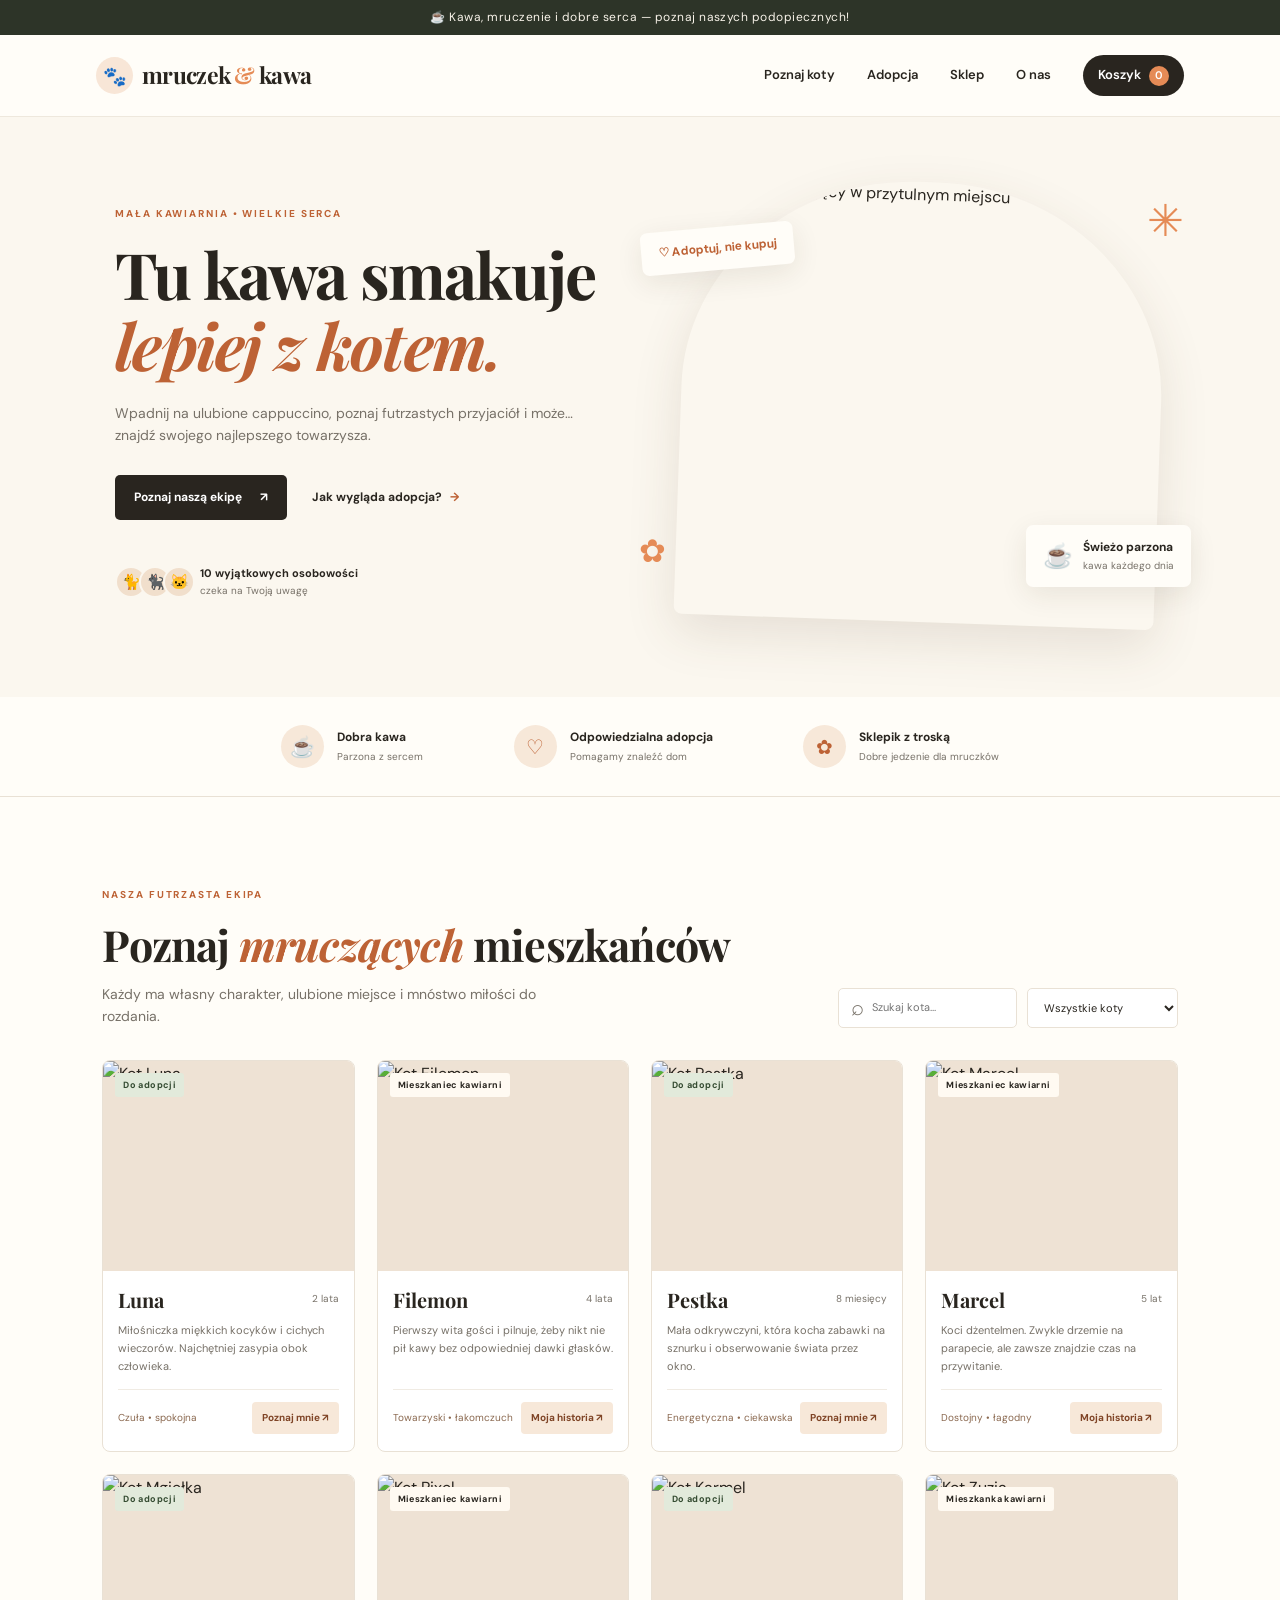
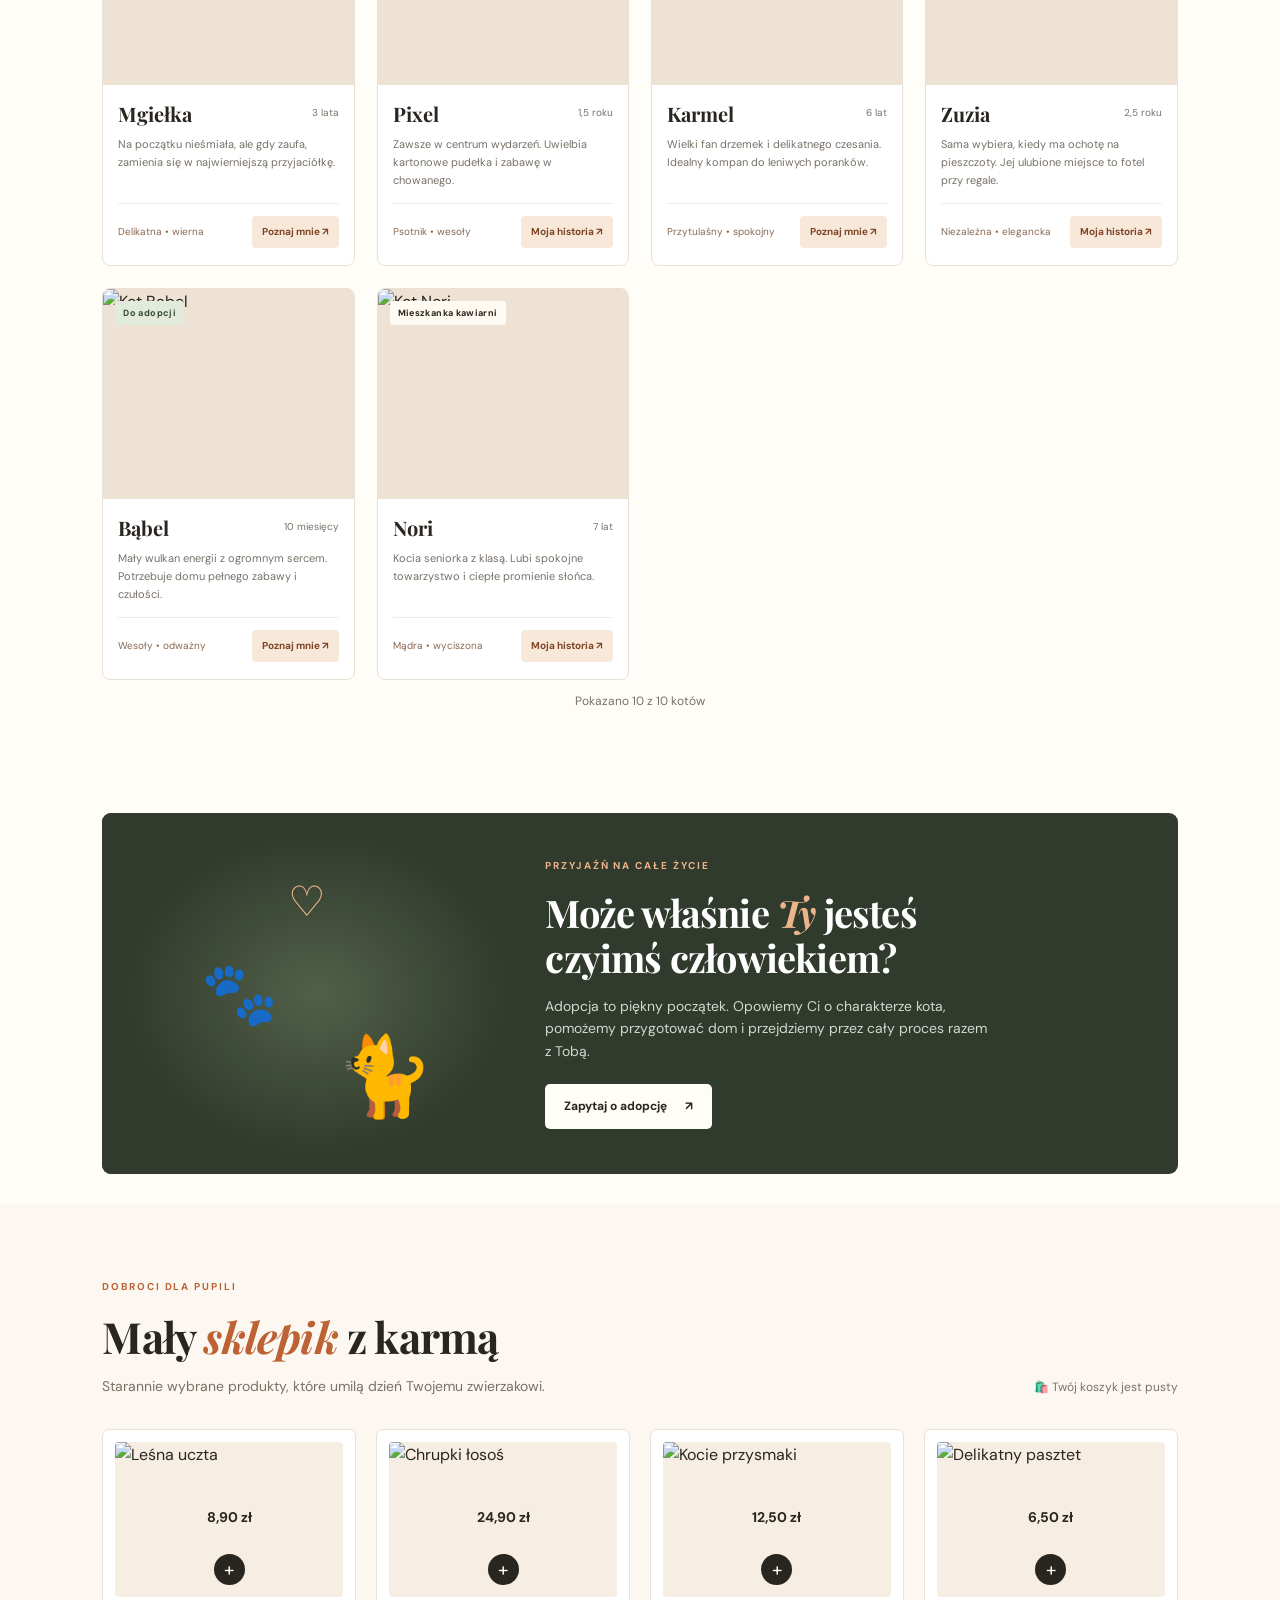
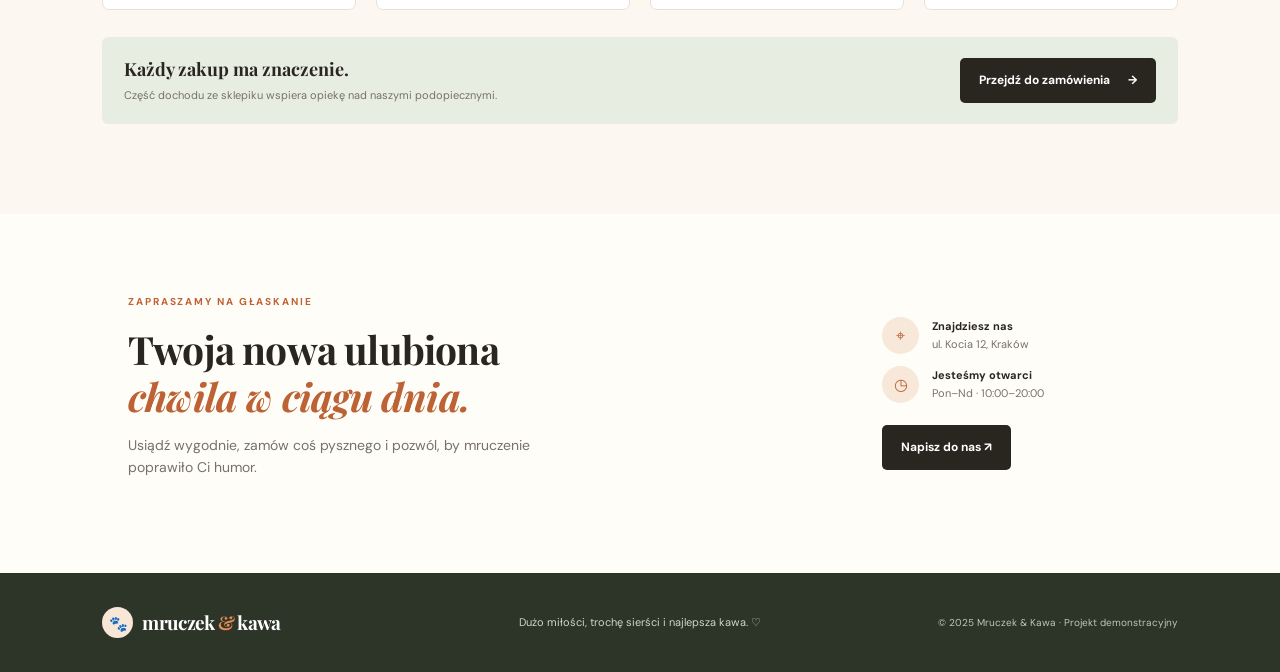
==== index.html @ cc563ec4 "first commit" ====
<!DOCTYPE html>
<html lang="pl">
<head>
  <meta charset="UTF-8">
  <meta name="viewport" content="width=device-width, initial-scale=1.0">
  <meta name="description" content="Mruczek & Kawa — przytulna kocia kawiarnia, adopcje kotów i sklep z karmą.">
  <title>Mruczek & Kawa — kocia kawiarnia</title>
  <link rel="preconnect" href="https://fonts.googleapis.com">
  <link rel="preconnect" href="https://fonts.gstatic.com" crossorigin>
  <link href="https://fonts.googleapis.com/css2?family=DM+Sans:wght@400;500;600;700&family=Playfair+Display:wght@600;700&display=swap" rel="stylesheet">
  <link rel="stylesheet" href="css/style.css">
  <script src="js/script.js" defer></script>
</head>
<body>
  <div class="announcement">☕ Kawa, mruczenie i dobre serca — poznaj naszych podopiecznych!</div>
  <header class="site-header">
    <a class="logo" href="#home" aria-label="Mruczek i Kawa — strona główna"><span class="logo-mark">🐾</span><span>mruczek <em>&</em> kawa</span></a>
    <button class="menu-toggle" aria-label="Otwórz menu" aria-expanded="false">☰</button>
    <nav class="nav">
      <a href="#koty">Poznaj koty</a><a href="#adopcja">Adopcja</a><a href="#sklep">Sklep</a><a href="#o-nas">O nas</a>
      <a class="nav-cart" href="#sklep">Koszyk <span id="cart-count">0</span></a>
    </nav>
  </header>

  <main>
    <section class="hero" id="home">
      <div class="hero-copy">
        <span class="eyebrow">MAŁA KAWIARNIA • WIELKIE SERCA</span>
        <h1>Tu kawa smakuje<br><span>lepiej z kotem.</span></h1>
        <p>Wpadnij na ulubione cappuccino, poznaj futrzastych przyjaciół i może… znajdź swojego najlepszego towarzysza.</p>
        <div class="hero-actions"><a class="btn btn-dark" href="#koty">Poznaj naszą ekipę <span>↗</span></a><a class="text-link" href="#adopcja">Jak wygląda adopcja? <span>→</span></a></div>
        <div class="hero-note"><span class="avatar-stack"><i>🐈</i><i>🐈‍⬛</i><i>🐱</i></span><span><strong>10 wyjątkowych osobowości</strong><small>czeka na Twoją uwagę</small></span></div>
      </div>
      <div class="hero-art">
        <div class="hero-image"><img src="https://images.unsplash.com/photo-1573865526739-10659fec78a5?auto=format&fit=crop&w=1000&q=85" alt="Kot odpoczywający w przytulnym miejscu"></div>
        <div class="floating-note note-top">♡ Adoptuj, nie kupuj</div><div class="floating-note note-bottom"><span>☕</span><span><strong>Świeżo parzona</strong><small>kawa każdego dnia</small></span></div>
        <span class="decor decor-one">✳</span><span class="decor decor-two">✿</span>
      </div>
    </section>

    <section class="values" id="o-nas">
      <div><span class="value-icon">☕</span><span><strong>Dobra kawa</strong><small>Parzona z sercem</small></span></div>
      <div><span class="value-icon">♡</span><span><strong>Odpowiedzialna adopcja</strong><small>Pomagamy znaleźć dom</small></span></div>
      <div><span class="value-icon">✿</span><span><strong>Sklepik z troską</strong><small>Dobre jedzenie dla mruczków</small></span></div>
    </section>

    <section class="section cats-section" id="koty">
      <div class="section-heading">
        <div><span class="eyebrow">NASZA FUTRZASTA EKIPA</span><h2>Poznaj <span>mruczących</span> mieszkańców</h2><p>Każdy ma własny charakter, ulubione miejsce i mnóstwo miłości do rozdania.</p></div>
        <div class="cat-controls"><label class="search-box"><span>⌕</span><input id="cat-search" type="search" placeholder="Szukaj kota..." aria-label="Szukaj kota"></label>
          <select id="cat-filter" aria-label="Filtruj koty"><option value="all">Wszystkie koty</option><option value="adoption">Do adopcji</option><option value="cafe">Mieszkańcy kawiarni</option></select>
        </div>
      </div>
      <div class="cat-grid" id="cat-grid"></div>
      <p class="results-note" id="cat-results" aria-live="polite"></p>
    </section>

    <section class="adoption-banner" id="adopcja">
      <div class="banner-illustration" aria-hidden="true"><span>🐾</span><span>♡</span><span>🐈</span></div>
      <div class="banner-copy"><span class="eyebrow">PRZYJAŹŃ NA CAŁE ŻYCIE</span><h2>Może właśnie <em>Ty</em> jesteś<br>czyimś człowiekiem?</h2><p>Adopcja to piękny początek. Opowiemy Ci o charakterze kota, pomożemy przygotować dom i przejdziemy przez cały proces razem z Tobą.</p><a class="btn btn-light" href="mailto:adopcje@mruczekikawa.pl?subject=Zapytanie%20o%20adopcje">Zapytaj o adopcję <span>↗</span></a></div>
    </section>

    <section class="section shop-section" id="sklep">
      <div class="section-heading">
        <div><span class="eyebrow">DOBROCI DLA PUPILI</span><h2>Mały <span>sklepik</span> z karmą</h2><p>Starannie wybrane produkty, które umilą dzień Twojemu zwierzakowi.</p></div>
        <div class="cart-summary">🛍️ <span id="cart-summary">Twój koszyk jest pusty</span></div>
      </div>
      <div class="product-grid" id="product-grid"></div>
      <div class="checkout-strip"><div><strong>Każdy zakup ma znaczenie.</strong><p>Część dochodu ze sklepiku wspiera opiekę nad naszymi podopiecznymi.</p></div><button class="btn btn-dark" id="checkout-btn">Przejdź do zamówienia <span>→</span></button></div>
    </section>

    <section class="visit-section">
      <div><span class="eyebrow">ZAPRASZAMY NA GŁASKANIE</span><h2>Twoja nowa ulubiona<br><em>chwila w ciągu dnia.</em></h2><p>Usiądź wygodnie, zamów coś pysznego i pozwól, by mruczenie poprawiło Ci humor.</p></div>
      <div class="visit-details"><div><span>⌖</span><p><strong>Znajdziesz nas</strong><br>ul. Kocia 12, Kraków</p></div><div><span>◷</span><p><strong>Jesteśmy otwarci</strong><br>Pon–Nd · 10:00–20:00</p></div><a class="btn btn-dark" href="mailto:hej@mruczekikawa.pl">Napisz do nas ↗</a></div>
    </section>
  </main>

  <footer><a class="logo footer-logo" href="#home"><span class="logo-mark">🐾</span><span>mruczek <em>&</em> kawa</span></a><p>Dużo miłości, trochę sierści i najlepsza kawa. ♡</p><small>© 2025 Mruczek & Kawa · Projekt demonstracyjny</small></footer>

  <dialog id="adoption-dialog" class="modal">
    <button class="modal-close" aria-label="Zamknij">×</button>
    <div id="adoption-content"></div>
  </dialog>
  <dialog id="checkout-dialog" class="modal checkout-modal">
    <button class="modal-close" aria-label="Zamknij">×</button>
    <span class="eyebrow">TWÓJ KOSZYK</span><h2>Gotowi na pyszności?</h2>
    <div id="checkout-content"></div>
    <form id="checkout-form"><label>Twój e-mail<input type="email" required placeholder="imie@email.com"></label><button class="btn btn-dark" type="submit">Wyślij zapytanie o zamówienie</button></form>
    <p class="fine-print">To wersja demonstracyjna — formularz nie pobiera płatności ani nie wysyła danych na serwer.</p>
  </dialog>
  <div id="toast" class="toast" role="status" aria-live="polite"></div>
</body>
</html>
---- css/style.css ----
:root{--ink:#29251f;--muted:#777168;--cream:#fbf7ef;--paper:#fffdf8;--orange:#e58b56;--orange-dark:#bd6235;--sage:#dce5d5;--line:#e9e1d5;--serif:"Playfair Display",Georgia,serif;--sans:"DM Sans",Arial,sans-serif}*{box-sizing:border-box}html{scroll-behavior:smooth;scroll-padding-top:90px}body{margin:0;background:var(--paper);color:var(--ink);font-family:var(--sans);line-height:1.6}a{color:inherit;text-decoration:none}button,input,select{font:inherit}.announcement{background:#2d3428;color:#f8f3e9;text-align:center;padding:8px 16px;font-size:12px;letter-spacing:.04em}.site-header{height:82px;display:flex;align-items:center;justify-content:space-between;padding:0 7.5%;background:var(--paper);position:sticky;top:0;z-index:10;border-bottom:1px solid #eee8dd}.logo{display:flex;align-items:center;gap:9px;font-family:var(--serif);font-size:23px;font-weight:700;letter-spacing:-.7px}.logo em{color:var(--orange);font-style:normal}.logo-mark{display:grid;place-items:center;width:37px;height:37px;border-radius:50%;background:#f8e6d7;font-size:19px}.nav{display:flex;align-items:center;gap:32px;font-size:13px;font-weight:600}.nav a:not(.nav-cart){transition:color .2s}.nav a:hover{color:var(--orange-dark)}.nav-cart{background:var(--ink);color:white;padding:10px 15px;border-radius:24px}.nav-cart span{display:inline-grid;place-items:center;background:var(--orange);color:#fff;border-radius:50%;min-width:20px;height:20px;margin-left:5px;font-size:11px}.menu-toggle{display:none;background:none;border:0;font-size:24px}.hero{padding:65px 9% 75px;display:grid;grid-template-columns:1fr 1fr;align-items:center;gap:7%;background:var(--cream);overflow:hidden}.eyebrow{font-size:10px;letter-spacing:.19em;font-weight:700;color:var(--orange-dark);display:block;margin-bottom:16px}.hero h1{font:700 clamp(42px,5vw,66px)/1.12 var(--serif);letter-spacing:-1.8px;margin:0 0 21px}.hero h1 span,.section-heading h2 span{color:var(--orange-dark);font-style:italic}.hero-copy>p,.section-heading p,.banner-copy p,.visit-section p{color:var(--muted);font-size:14px;max-width:480px}.hero-actions{display:flex;align-items:center;gap:25px;flex-wrap:wrap;margin-top:28px}.btn{border:0;border-radius:5px;padding:13px 19px;font-size:12px;font-weight:700;cursor:pointer;display:inline-flex;align-items:center;justify-content:center;gap:18px;transition:transform .2s,background .2s}.btn:hover{transform:translateY(-2px)}.btn-dark{background:var(--ink);color:#fff}.btn-dark:hover{background:#484236}.btn-light{background:var(--paper);color:var(--ink)}.text-link{font-size:12px;font-weight:700}.text-link span{color:var(--orange-dark);margin-left:5px}.hero-note{display:flex;align-items:center;gap:13px;margin-top:45px}.avatar-stack{display:flex}.avatar-stack i{font-style:normal;display:grid;place-items:center;width:32px;height:32px;background:#f1dfcc;border:2px solid var(--cream);border-radius:50%;margin-right:-8px;font-size:15px}.hero-note strong,.hero-note small{display:block;font-size:11px}.hero-note small{color:var(--muted);font-size:10px}.hero-art{position:relative;max-width:480px;margin:auto;width:100%}.hero-image{height:440px;border-radius:48% 48% 8px 8px;overflow:hidden;transform:rotate(2deg);box-shadow:0 18px 50px #57402a20}.hero-image img{width:100%;height:100%;object-fit:cover}.floating-note{position:absolute;background:var(--paper);box-shadow:0 8px 28px #35271917;border-radius:7px;padding:12px 17px;font-size:12px;font-weight:700}.note-top{top:45px;left:-40px;color:var(--orange-dark);transform:rotate(-5deg)}.note-bottom{bottom:35px;right:-30px;display:flex;align-items:center;gap:10px}.note-bottom>span:first-child{font-size:24px}.note-bottom strong,.note-bottom small{display:block}.note-bottom small{font-size:10px;color:var(--muted);font-weight:400}.decor{position:absolute;color:var(--orange);font-size:44px}.decor-one{right:-23px;top:4px}.decor-two{left:-42px;bottom:45px;font-size:32px}.values{display:flex;justify-content:center;gap:8%;padding:28px 6%;border-bottom:1px solid var(--line)}.values>div{display:flex;align-items:center;gap:13px}.value-icon{display:grid;place-items:center;width:43px;height:43px;border-radius:50%;background:#f7e8d9;color:var(--orange-dark);font-size:20px}.values strong,.values small{display:block}.values strong{font-size:12px}.values small{font-size:10px;color:var(--muted);margin-top:2px}.section{padding:90px 8%}.section-heading{display:flex;justify-content:space-between;align-items:flex-end;gap:30px;margin-bottom:32px}.section-heading h2,.banner-copy h2,.visit-section h2{font:700 clamp(29px,3.4vw,43px)/1.2 var(--serif);letter-spacing:-.8px;margin:0 0 12px}.section-heading p{margin:0}.cat-controls{display:flex;gap:10px;flex-wrap:wrap}.search-box{display:flex;align-items:center;border:1px solid var(--line);border-radius:5px;padding:0 12px;min-width:175px;background:white}.search-box span{font-size:22px;color:var(--muted)}.search-box input{border:0;outline:0;padding:10px 8px;width:140px;font-size:11px}.cat-controls select{border:1px solid var(--line);background:white;border-radius:5px;padding:10px 12px;font-size:11px;color:var(--ink)}.cat-grid{display:grid;grid-template-columns:repeat(4,minmax(0,1fr));gap:22px}.cat-card{border:1px solid var(--line);border-radius:8px;overflow:hidden;background:white;transition:transform .25s,box-shadow .25s}.cat-card:hover{transform:translateY(-4px);box-shadow:0 12px 28px #3b2b1710}.cat-photo{height:210px;position:relative;overflow:hidden;background:#eee2d4}.cat-photo img{width:100%;height:100%;object-fit:cover;transition:transform .4s}.cat-card:hover .cat-photo img{transform:scale(1.04)}.cat-badge{position:absolute;left:12px;top:12px;background:#fffaf2;border-radius:3px;padding:5px 8px;font-size:9px;font-weight:700;letter-spacing:.04em}.cat-badge.adopt{background:#e2eadb;color:#344b31}.cat-info{padding:15px 15px 17px}.cat-title{display:flex;align-items:center;justify-content:space-between;gap:8px}.cat-title h3{font:700 20px var(--serif);margin:0}.cat-age{font-size:10px;color:var(--muted);white-space:nowrap}.cat-info p{font-size:11px;line-height:1.65;color:var(--muted);min-height:55px;margin:8px 0 13px}.cat-meta{display:flex;justify-content:space-between;align-items:center;border-top:1px solid #f0ebe3;padding-top:12px;gap:5px}.personality{font-size:10px;color:#8a684f}.small-btn{border:0;background:#f7e8d9;color:#7f4426;padding:8px 10px;border-radius:4px;font-size:10px;font-weight:700;cursor:pointer}.small-btn:hover{background:#f0d5be}.results-note{font-size:12px;color:var(--muted);text-align:center}.empty-state{grid-column:1/-1;padding:45px;text-align:center;color:var(--muted)}.adoption-banner{margin:0 8% 30px;background:#303a2d;color:white;border-radius:9px;display:grid;grid-template-columns:.8fr 1.2fr;align-items:center;overflow:hidden;min-height:320px}.banner-illustration{height:100%;min-height:320px;display:flex;align-items:center;justify-content:center;gap:10px;background:radial-gradient(ellipse at center,#526048 0%,#303a2d 65%);font-size:62px;position:relative}.banner-illustration span:nth-child(2){font-size:42px;color:#efb78d;align-self:flex-start;margin-top:55px}.banner-illustration span:nth-child(3){font-size:78px;align-self:flex-end;margin-bottom:35px}.banner-copy{padding:45px 8% 45px 2%}.banner-copy .eyebrow{color:#edb48c}.banner-copy h2{font-size:38px}.banner-copy h2 em,.visit-section h2 em{color:#edb48c}.banner-copy p{color:#d3d7ce;max-width:450px;margin-bottom:22px}.shop-section{padding-top:75px;background:#fcf8f1}.cart-summary{font-size:12px;color:var(--muted);white-space:nowrap}.product-grid{display:grid;grid-template-columns:repeat(4,minmax(0,1fr));gap:20px}.product-card{background:white;border:1px solid var(--line);border-radius:7px;padding:12px}.product-image{height:155px;background:#f7eee3;border-radius:4px;display:grid;place-items:center;overflow:hidden}.product-image img{width:100%;height:100%;object-fit:cover}.product-emoji{font-size:62px}.product-card h3{font:700 16px var(--serif);margin:13px 0 3px}.product-card p{font-size:10px;color:var(--muted);margin:0;min-height:34px}.product-bottom{display:flex;align-items:center;justify-content:space-between;margin-top:14px}.price{font-weight:700;font-size:14px}.add-btn{border:0;border-radius:50%;width:31px;height:31px;background:var(--ink);color:white;font-size:19px;cursor:pointer}.add-btn:hover{background:var(--orange-dark)}.checkout-strip{margin-top:27px;padding:20px 22px;background:#e8ede2;display:flex;justify-content:space-between;align-items:center;gap:20px;border-radius:6px}.checkout-strip strong{font:700 18px var(--serif)}.checkout-strip p{font-size:11px;color:var(--muted);margin:3px 0 0}.visit-section{padding:80px 10%;display:flex;justify-content:space-between;gap:40px;align-items:center}.visit-section h2{font-size:39px}.visit-section h2 em{color:var(--orange-dark)}.visit-section p{max-width:440px}.visit-details{min-width:270px}.visit-details>div{display:flex;gap:13px;align-items:center;margin-bottom:12px}.visit-details>div>span{display:grid;place-items:center;background:#f7e8d9;width:37px;height:37px;border-radius:50%;color:var(--orange-dark)}.visit-details p{font-size:11px;margin:0}.visit-details strong{color:var(--ink)}.visit-details .btn{margin-top:10px}footer{padding:30px 8%;background:#2d3428;color:#fff;display:grid;grid-template-columns:1fr 1.3fr 1fr;align-items:center;gap:20px}footer .logo{font-size:19px}footer .logo-mark{width:31px;height:31px;font-size:15px}footer p{font-size:11px;color:#d2d4cc;text-align:center}footer small{font-size:10px;color:#c1c5bb;text-align:right}.modal{border:0;border-radius:10px;padding:32px;width:min(480px,calc(100% - 30px));box-shadow:0 20px 70px #17130f45;color:var(--ink)}.modal::backdrop{background:#201b16a8;backdrop-filter:blur(3px)}.modal-close{position:absolute;right:14px;top:10px;border:0;background:transparent;font-size:27px;cursor:pointer;color:var(--muted)}.modal h2{font:700 29px var(--serif);margin:0 0 12px}.modal p{font-size:13px;color:var(--muted)}.modal .btn{margin-top:12px}.modal-cat{width:100%;height:210px;object-fit:cover;border-radius:6px;margin:10px 0}.modal label{display:block;font-size:12px;font-weight:600;margin:12px 0}.modal input{display:block;width:100%;padding:11px;border:1px solid var(--line);border-radius:4px;margin-top:5px}.checkout-modal{width:min(520px,calc(100% - 30px))}.checkout-line{display:flex;justify-content:space-between;gap:12px;font-size:12px;padding:8px 0;border-bottom:1px solid var(--line)}.checkout-total{display:flex;justify-content:space-between;font-weight:700;padding:14px 0}.fine-print{font-size:10px!important}.toast{position:fixed;bottom:25px;left:50%;transform:translate(-50%,20px);background:#2d3428;color:white;padding:12px 20px;border-radius:6px;font-size:12px;opacity:0;pointer-events:none;transition:.25s;z-index:30;box-shadow:0 8px 30px #0002}.toast.show{opacity:1;transform:translate(-50%,0)}@media(max-width:1050px){.site-header{padding:0 5%}.hero{padding-left:7%;padding-right:7%}.section{padding-left:6%;padding-right:6%}.cat-grid,.product-grid{grid-template-columns:repeat(3,minmax(0,1fr))}.cat-photo{height:190px}.nav{gap:20px}.section-heading{align-items:flex-start;flex-direction:column}.cat-controls{width:100%}.cat-controls select{flex:1}}@media(max-width:720px){.announcement{font-size:10px}.site-header{height:70px}.menu-toggle{display:block}.nav{display:none;position:absolute;top:69px;left:0;right:0;background:var(--paper);padding:20px 7%;border-bottom:1px solid var(--line);flex-direction:column;align-items:stretch;gap:15px}.nav.open{display:flex}.nav-cart{text-align:center}.hero{grid-template-columns:1fr;padding:48px 7% 60px;gap:40px}.hero h1{font-size:48px}.hero-art{max-width:390px}.hero-image{height:330px}.note-top{left:-10px}.note-bottom{right:-8px}.values{align-items:flex-start;gap:20px;flex-direction:column;padding:25px 9%}.section{padding:62px 6%}.section-heading h2{font-size:32px}.cat-grid,.product-grid{grid-template-columns:repeat(2,minmax(0,1fr));gap:13px}.cat-photo{height:170px}.cat-info{padding:12px}.cat-title{align-items:flex-start;flex-direction:column;gap:0}.cat-title h3{font-size:18px}.cat-info p{min-height:75px;font-size:10px}.cat-meta{align-items:flex-start;flex-direction:column}.small-btn{width:100%}.product-image{height:125px}.product-card{padding:9px}.product-card h3{font-size:14px}.product-card p{min-height:45px}.adoption-banner{margin:0 5% 15px;grid-template-columns:1fr}.banner-illustration{min-height:150px;height:150px}.banner-illustration span{font-size:45px}.banner-illustration span:nth-child(3){font-size:52px;margin-bottom:12px}.banner-illustration span:nth-child(2){font-size:30px;margin-top:22px}.banner-copy{padding:30px 7% 35px}.banner-copy h2{font-size:32px}.checkout-strip{align-items:flex-start;flex-direction:column}.checkout-strip .btn{width:100%}.visit-section{padding:60px 7%;flex-direction:column;align-items:flex-start}.visit-section h2{font-size:34px}.visit-details{width:100%}footer{grid-template-columns:1fr;text-align:center;justify-items:center;gap:8px}footer p,footer small{text-align:center}.cart-summary{white-space:normal}}@media(max-width:390px){.cat-grid,.product-grid{grid-template-columns:1fr}.cat-photo{height:230px}.cat-info p{min-height:0}.cat-title{flex-direction:row;align-items:center}.cat-meta{flex-direction:row}.small-btn{width:auto}.search-box{flex:1}.search-box input{width:100px}}
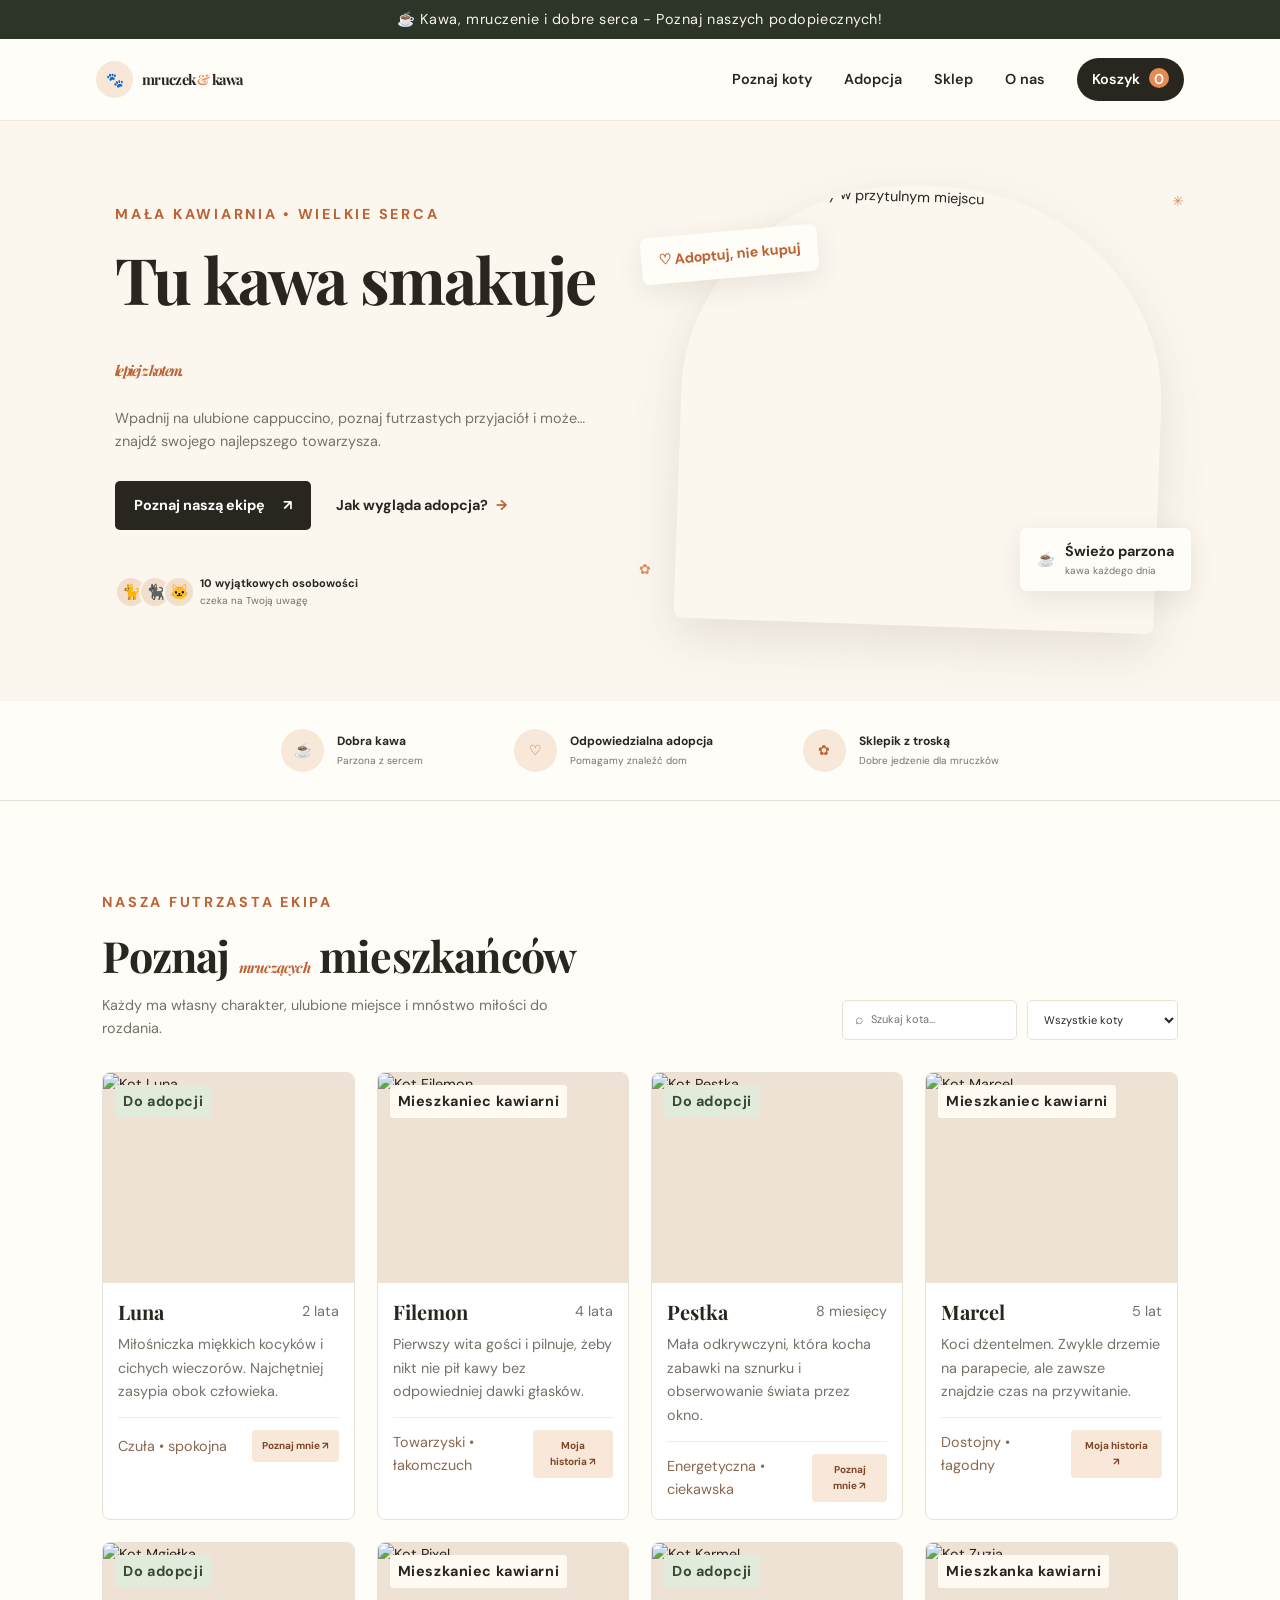
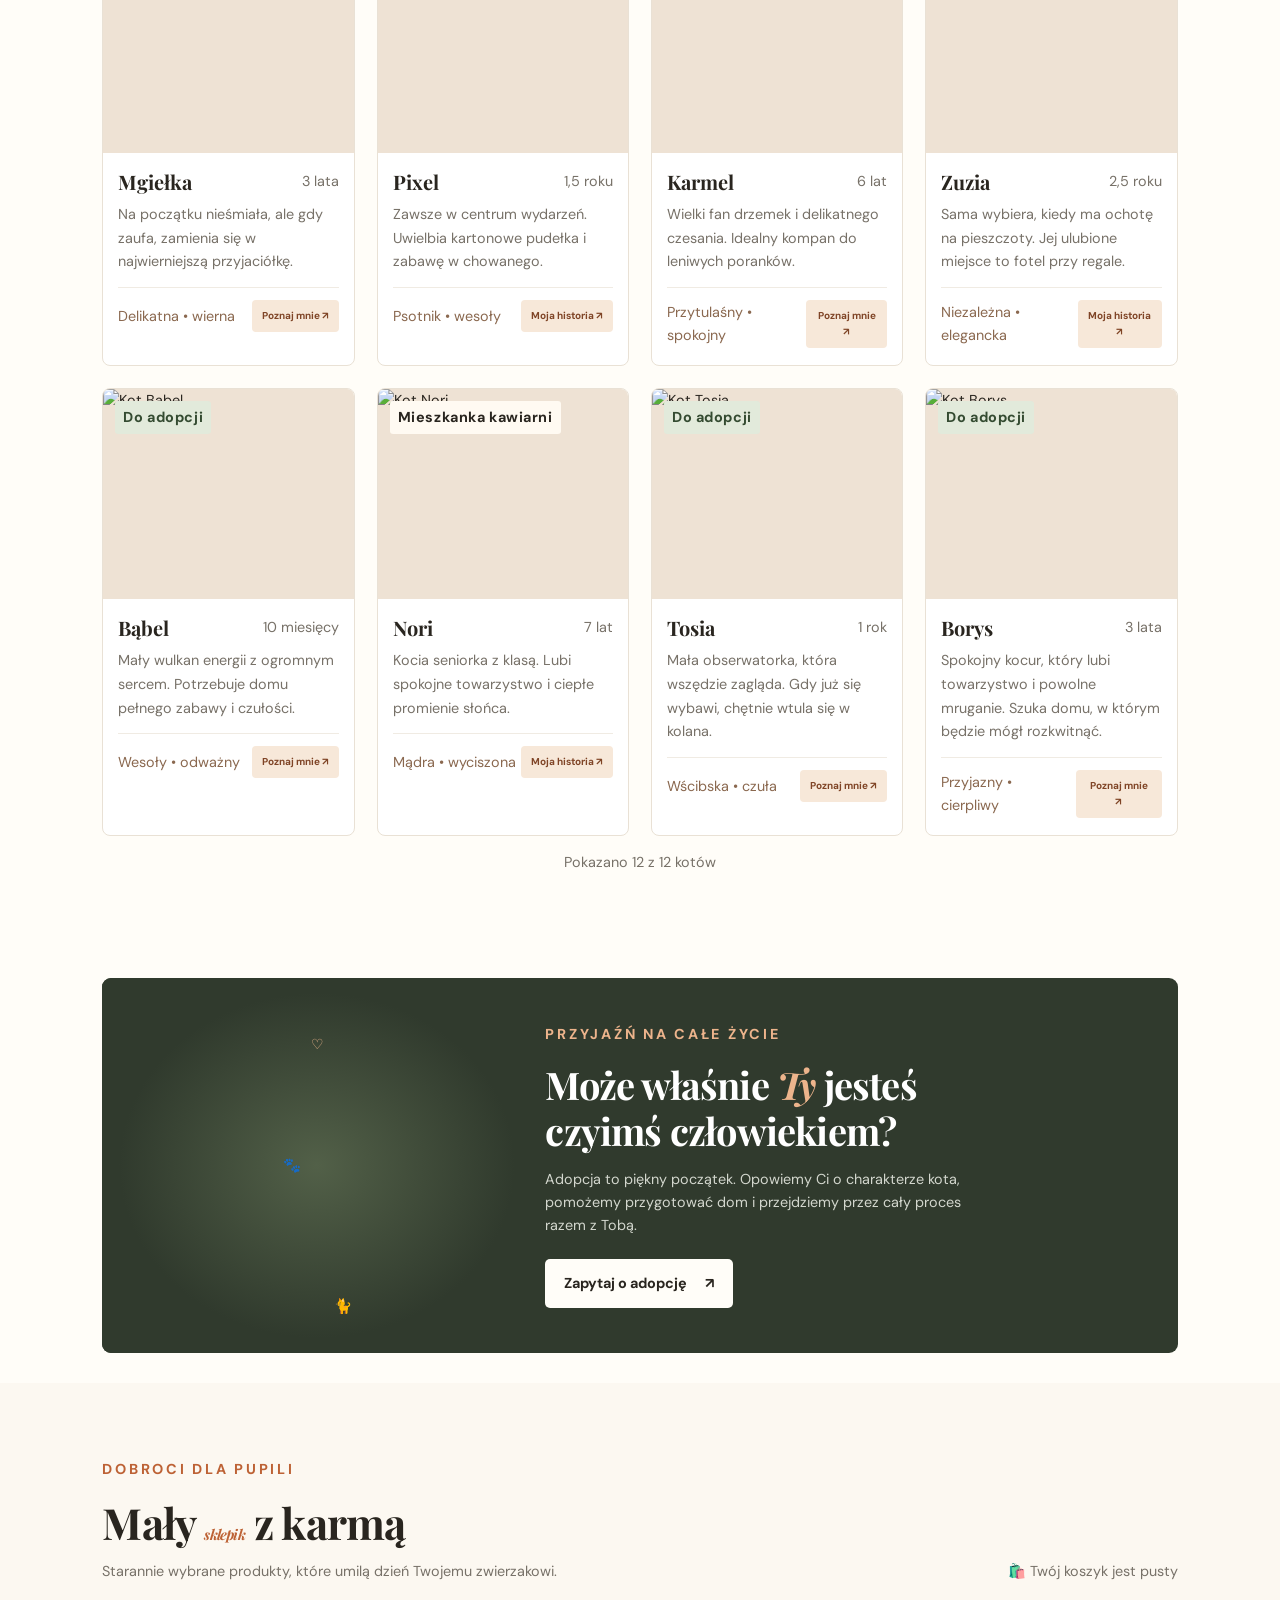
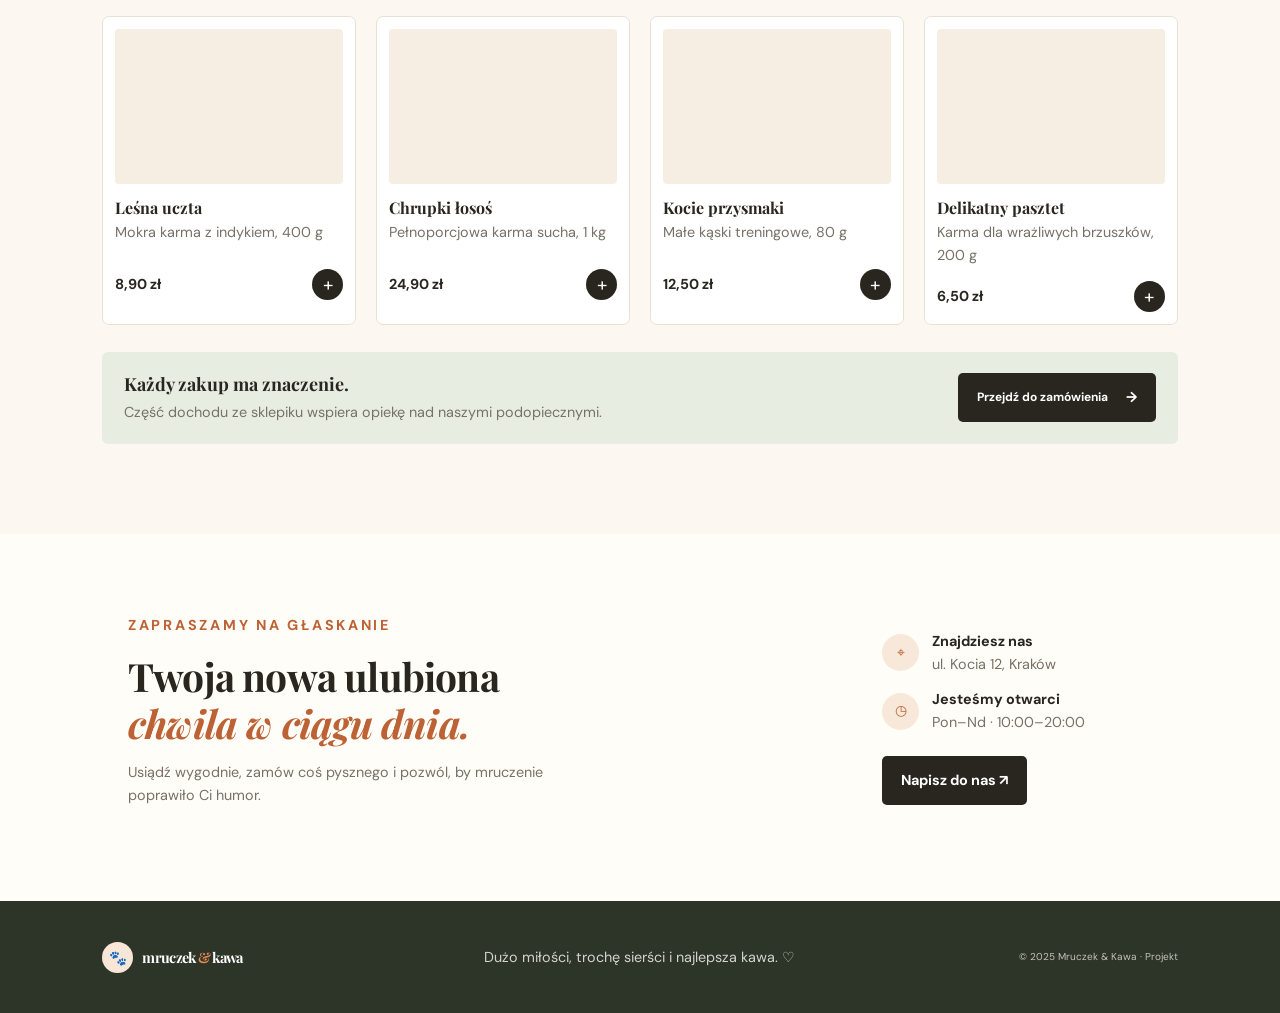
==== commit 7cde39c6: "css update" ====
--- a/index.html
+++ b/index.html
@@ -12,7 +12,7 @@
   <script src="js/script.js" defer></script>
 </head>
 <body>
-  <div class="announcement">☕ Kawa, mruczenie i dobre serca — poznaj naszych podopiecznych!</div>
+  <div class="announcement">☕ Kawa, mruczenie i dobre serca - Poznaj naszych podopiecznych!</div>
   <header class="site-header">
     <a class="logo" href="#home" aria-label="Mruczek i Kawa — strona główna"><span class="logo-mark">🐾</span><span>mruczek <em>&</em> kawa</span></a>
     <button class="menu-toggle" aria-label="Otwórz menu" aria-expanded="false">☰</button>
@@ -75,7 +75,7 @@
     </section>
   </main>
 
-  <footer><a class="logo footer-logo" href="#home"><span class="logo-mark">🐾</span><span>mruczek <em>&</em> kawa</span></a><p>Dużo miłości, trochę sierści i najlepsza kawa. ♡</p><small>© 2025 Mruczek & Kawa · Projekt demonstracyjny</small></footer>
+  <footer><a class="logo footer-logo" href="#home"><span class="logo-mark">🐾</span><span>mruczek <em>&</em> kawa</span></a><p>Dużo miłości, trochę sierści i najlepsza kawa. ♡</p><small>© 2025 Mruczek & Kawa · Projekt</small></footer>
 
   <dialog id="adoption-dialog" class="modal">
     <button class="modal-close" aria-label="Zamknij">×</button>
--- a/css/style.css
+++ b/css/style.css
@@ -1 +1,30 @@
  :root{--ink:#29251f;--muted:#777168;--cream:#fbf7ef;--paper:#fffdf8;--orange:#e58b56;--orange-dark:#bd6235;--sage:#dce5d5;--line:#e9e1d5;--serif:"Playfair Display",Georgia,serif;--sans:"DM Sans",Arial,sans-serif}*{box-sizing:border-box}html{scroll-behavior:smooth;scroll-padding-top:90px}body{margin:0;background:var(--paper);color:var(--ink);font-family:var(--sans);line-height:1.6}a{color:inherit;text-decoration:none}button,input,select{font:inherit}.announcement{background:#2d3428;color:#f8f3e9;text-align:center;padding:8px 16px;font-size:12px;letter-spacing:.04em}.site-header{height:82px;display:flex;align-items:center;justify-content:space-between;padding:0 7.5%;background:var(--paper);position:sticky;top:0;z-index:10;border-bottom:1px solid #eee8dd}.logo{display:flex;align-items:center;gap:9px;font-family:var(--serif);font-size:23px;font-weight:700;letter-spacing:-.7px}.logo em{color:var(--orange);font-style:normal}.logo-mark{display:grid;place-items:center;width:37px;height:37px;border-radius:50%;background:#f8e6d7;font-size:19px}.nav{display:flex;align-items:center;gap:32px;font-size:13px;font-weight:600}.nav a:not(.nav-cart){transition:color .2s}.nav a:hover{color:var(--orange-dark)}.nav-cart{background:var(--ink);color:white;padding:10px 15px;border-radius:24px}.nav-cart span{display:inline-grid;place-items:center;background:var(--orange);color:#fff;border-radius:50%;min-width:20px;height:20px;margin-left:5px;font-size:11px}.menu-toggle{display:none;background:none;border:0;font-size:24px}.hero{padding:65px 9% 75px;display:grid;grid-template-columns:1fr 1fr;align-items:center;gap:7%;background:var(--cream);overflow:hidden}.eyebrow{font-size:10px;letter-spacing:.19em;font-weight:700;color:var(--orange-dark);display:block;margin-bottom:16px}.hero h1{font:700 clamp(42px,5vw,66px)/1.12 var(--serif);letter-spacing:-1.8px;margin:0 0 21px}.hero h1 span,.section-heading h2 span{color:var(--orange-dark);font-style:italic}.hero-copy>p,.section-heading p,.banner-copy p,.visit-section p{color:var(--muted);font-size:14px;max-width:480px}.hero-actions{display:flex;align-items:center;gap:25px;flex-wrap:wrap;margin-top:28px}.btn{border:0;border-radius:5px;padding:13px 19px;font-size:12px;font-weight:700;cursor:pointer;display:inline-flex;align-items:center;justify-content:center;gap:18px;transition:transform .2s,background .2s}.btn:hover{transform:translateY(-2px)}.btn-dark{background:var(--ink);color:#fff}.btn-dark:hover{background:#484236}.btn-light{background:var(--paper);color:var(--ink)}.text-link{font-size:12px;font-weight:700}.text-link span{color:var(--orange-dark);margin-left:5px}.hero-note{display:flex;align-items:center;gap:13px;margin-top:45px}.avatar-stack{display:flex}.avatar-stack i{font-style:normal;display:grid;place-items:center;width:32px;height:32px;background:#f1dfcc;border:2px solid var(--cream);border-radius:50%;margin-right:-8px;font-size:15px}.hero-note strong,.hero-note small{display:block;font-size:11px}.hero-note small{color:var(--muted);font-size:10px}.hero-art{position:relative;max-width:480px;margin:auto;width:100%}.hero-image{height:440px;border-radius:48% 48% 8px 8px;overflow:hidden;transform:rotate(2deg);box-shadow:0 18px 50px #57402a20}.hero-image img{width:100%;height:100%;object-fit:cover}.floating-note{position:absolute;background:var(--paper);box-shadow:0 8px 28px #35271917;border-radius:7px;padding:12px 17px;font-size:12px;font-weight:700}.note-top{top:45px;left:-40px;color:var(--orange-dark);transform:rotate(-5deg)}.note-bottom{bottom:35px;right:-30px;display:flex;align-items:center;gap:10px}.note-bottom>span:first-child{font-size:24px}.note-bottom strong,.note-bottom small{display:block}.note-bottom small{font-size:10px;color:var(--muted);font-weight:400}.decor{position:absolute;color:var(--orange);font-size:44px}.decor-one{right:-23px;top:4px}.decor-two{left:-42px;bottom:45px;font-size:32px}.values{display:flex;justify-content:center;gap:8%;padding:28px 6%;border-bottom:1px solid var(--line)}.values>div{display:flex;align-items:center;gap:13px}.value-icon{display:grid;place-items:center;width:43px;height:43px;border-radius:50%;background:#f7e8d9;color:var(--orange-dark);font-size:20px}.values strong,.values small{display:block}.values strong{font-size:12px}.values small{font-size:10px;color:var(--muted);margin-top:2px}.section{padding:90px 8%}.section-heading{display:flex;justify-content:space-between;align-items:flex-end;gap:30px;margin-bottom:32px}.section-heading h2,.banner-copy h2,.visit-section h2{font:700 clamp(29px,3.4vw,43px)/1.2 var(--serif);letter-spacing:-.8px;margin:0 0 12px}.section-heading p{margin:0}.cat-controls{display:flex;gap:10px;flex-wrap:wrap}.search-box{display:flex;align-items:center;border:1px solid var(--line);border-radius:5px;padding:0 12px;min-width:175px;background:white}.search-box span{font-size:22px;color:var(--muted)}.search-box input{border:0;outline:0;padding:10px 8px;width:140px;font-size:11px}.cat-controls select{border:1px solid var(--line);background:white;border-radius:5px;padding:10px 12px;font-size:11px;color:var(--ink)}.cat-grid{display:grid;grid-template-columns:repeat(4,minmax(0,1fr));gap:22px}.cat-card{border:1px solid var(--line);border-radius:8px;overflow:hidden;background:white;transition:transform .25s,box-shadow .25s}.cat-card:hover{transform:translateY(-4px);box-shadow:0 12px 28px #3b2b1710}.cat-photo{height:210px;position:relative;overflow:hidden;background:#eee2d4}.cat-photo img{width:100%;height:100%;object-fit:cover;transition:transform .4s}.cat-card:hover .cat-photo img{transform:scale(1.04)}.cat-badge{position:absolute;left:12px;top:12px;background:#fffaf2;border-radius:3px;padding:5px 8px;font-size:9px;font-weight:700;letter-spacing:.04em}.cat-badge.adopt{background:#e2eadb;color:#344b31}.cat-info{padding:15px 15px 17px}.cat-title{display:flex;align-items:center;justify-content:space-between;gap:8px}.cat-title h3{font:700 20px var(--serif);margin:0}.cat-age{font-size:10px;color:var(--muted);white-space:nowrap}.cat-info p{font-size:11px;line-height:1.65;color:var(--muted);min-height:55px;margin:8px 0 13px}.cat-meta{display:flex;justify-content:space-between;align-items:center;border-top:1px solid #f0ebe3;padding-top:12px;gap:5px}.personality{font-size:10px;color:#8a684f}.small-btn{border:0;background:#f7e8d9;color:#7f4426;padding:8px 10px;border-radius:4px;font-size:10px;font-weight:700;cursor:pointer}.small-btn:hover{background:#f0d5be}.results-note{font-size:12px;color:var(--muted);text-align:center}.empty-state{grid-column:1/-1;padding:45px;text-align:center;color:var(--muted)}.adoption-banner{margin:0 8% 30px;background:#303a2d;color:white;border-radius:9px;display:grid;grid-template-columns:.8fr 1.2fr;align-items:center;overflow:hidden;min-height:320px}.banner-illustration{height:100%;min-height:320px;display:flex;align-items:center;justify-content:center;gap:10px;background:radial-gradient(ellipse at center,#526048 0%,#303a2d 65%);font-size:62px;position:relative}.banner-illustration span:nth-child(2){font-size:42px;color:#efb78d;align-self:flex-start;margin-top:55px}.banner-illustration span:nth-child(3){font-size:78px;align-self:flex-end;margin-bottom:35px}.banner-copy{padding:45px 8% 45px 2%}.banner-copy .eyebrow{color:#edb48c}.banner-copy h2{font-size:38px}.banner-copy h2 em,.visit-section h2 em{color:#edb48c}.banner-copy p{color:#d3d7ce;max-width:450px;margin-bottom:22px}.shop-section{padding-top:75px;background:#fcf8f1}.cart-summary{font-size:12px;color:var(--muted);white-space:nowrap}.product-grid{display:grid;grid-template-columns:repeat(4,minmax(0,1fr));gap:20px}.product-card{background:white;border:1px solid var(--line);border-radius:7px;padding:12px}.product-image{height:155px;background:#f7eee3;border-radius:4px;display:grid;place-items:center;overflow:hidden}.product-image img{width:100%;height:100%;object-fit:cover}.product-emoji{font-size:62px}.product-card h3{font:700 16px var(--serif);margin:13px 0 3px}.product-card p{font-size:10px;color:var(--muted);margin:0;min-height:34px}.product-bottom{display:flex;align-items:center;justify-content:space-between;margin-top:14px}.price{font-weight:700;font-size:14px}.add-btn{border:0;border-radius:50%;width:31px;height:31px;background:var(--ink);color:white;font-size:19px;cursor:pointer}.add-btn:hover{background:var(--orange-dark)}.checkout-strip{margin-top:27px;padding:20px 22px;background:#e8ede2;display:flex;justify-content:space-between;align-items:center;gap:20px;border-radius:6px}.checkout-strip strong{font:700 18px var(--serif)}.checkout-strip p{font-size:11px;color:var(--muted);margin:3px 0 0}.visit-section{padding:80px 10%;display:flex;justify-content:space-between;gap:40px;align-items:center}.visit-section h2{font-size:39px}.visit-section h2 em{color:var(--orange-dark)}.visit-section p{max-width:440px}.visit-details{min-width:270px}.visit-details>div{display:flex;gap:13px;align-items:center;margin-bottom:12px}.visit-details>div>span{display:grid;place-items:center;background:#f7e8d9;width:37px;height:37px;border-radius:50%;color:var(--orange-dark)}.visit-details p{font-size:11px;margin:0}.visit-details strong{color:var(--ink)}.visit-details .btn{margin-top:10px}footer{padding:30px 8%;background:#2d3428;color:#fff;display:grid;grid-template-columns:1fr 1.3fr 1fr;align-items:center;gap:20px}footer .logo{font-size:19px}footer .logo-mark{width:31px;height:31px;font-size:15px}footer p{font-size:11px;color:#d2d4cc;text-align:center}footer small{font-size:10px;color:#c1c5bb;text-align:right}.modal{border:0;border-radius:10px;padding:32px;width:min(480px,calc(100% - 30px));box-shadow:0 20px 70px #17130f45;color:var(--ink)}.modal::backdrop{background:#201b16a8;backdrop-filter:blur(3px)}.modal-close{position:absolute;right:14px;top:10px;border:0;background:transparent;font-size:27px;cursor:pointer;color:var(--muted)}.modal h2{font:700 29px var(--serif);margin:0 0 12px}.modal p{font-size:13px;color:var(--muted)}.modal .btn{margin-top:12px}.modal-cat{width:100%;height:210px;object-fit:cover;border-radius:6px;margin:10px 0}.modal label{display:block;font-size:12px;font-weight:600;margin:12px 0}.modal input{display:block;width:100%;padding:11px;border:1px solid var(--line);border-radius:4px;margin-top:5px}.checkout-modal{width:min(520px,calc(100% - 30px))}.checkout-line{display:flex;justify-content:space-between;gap:12px;font-size:12px;padding:8px 0;border-bottom:1px solid var(--line)}.checkout-total{display:flex;justify-content:space-between;font-weight:700;padding:14px 0}.fine-print{font-size:10px!important}.toast{position:fixed;bottom:25px;left:50%;transform:translate(-50%,20px);background:#2d3428;color:white;padding:12px 20px;border-radius:6px;font-size:12px;opacity:0;pointer-events:none;transition:.25s;z-index:30;box-shadow:0 8px 30px #0002}.toast.show{opacity:1;transform:translate(-50%,0)}@media(max-width:1050px){.site-header{padding:0 5%}.hero{padding-left:7%;padding-right:7%}.section{padding-left:6%;padding-right:6%}.cat-grid,.product-grid{grid-template-columns:repeat(3,minmax(0,1fr))}.cat-photo{height:190px}.nav{gap:20px}.section-heading{align-items:flex-start;flex-direction:column}.cat-controls{width:100%}.cat-controls select{flex:1}}@media(max-width:720px){.announcement{font-size:10px}.site-header{height:70px}.menu-toggle{display:block}.nav{display:none;position:absolute;top:69px;left:0;right:0;background:var(--paper);padding:20px 7%;border-bottom:1px solid var(--line);flex-direction:column;align-items:stretch;gap:15px}.nav.open{display:flex}.nav-cart{text-align:center}.hero{grid-template-columns:1fr;padding:48px 7% 60px;gap:40px}.hero h1{font-size:48px}.hero-art{max-width:390px}.hero-image{height:330px}.note-top{left:-10px}.note-bottom{right:-8px}.values{align-items:flex-start;gap:20px;flex-direction:column;padding:25px 9%}.section{padding:62px 6%}.section-heading h2{font-size:32px}.cat-grid,.product-grid{grid-template-columns:repeat(2,minmax(0,1fr));gap:13px}.cat-photo{height:170px}.cat-info{padding:12px}.cat-title{align-items:flex-start;flex-direction:column;gap:0}.cat-title h3{font-size:18px}.cat-info p{min-height:75px;font-size:10px}.cat-meta{align-items:flex-start;flex-direction:column}.small-btn{width:100%}.product-image{height:125px}.product-card{padding:9px}.product-card h3{font-size:14px}.product-card p{min-height:45px}.adoption-banner{margin:0 5% 15px;grid-template-columns:1fr}.banner-illustration{min-height:150px;height:150px}.banner-illustration span{font-size:45px}.banner-illustration span:nth-child(3){font-size:52px;margin-bottom:12px}.banner-illustration span:nth-child(2){font-size:30px;margin-top:22px}.banner-copy{padding:30px 7% 35px}.banner-copy h2{font-size:32px}.checkout-strip{align-items:flex-start;flex-direction:column}.checkout-strip .btn{width:100%}.visit-section{padding:60px 7%;flex-direction:column;align-items:flex-start}.visit-section h2{font-size:34px}.visit-details{width:100%}footer{grid-template-columns:1fr;text-align:center;justify-items:center;gap:8px}footer p,footer small{text-align:center}.cart-summary{white-space:normal}}@media(max-width:390px){.cat-grid,.product-grid{grid-template-columns:1fr}.cat-photo{height:230px}.cat-info p{min-height:0}.cat-title{flex-direction:row;align-items:center}.cat-meta{flex-direction:row}.small-btn{width:auto}.search-box{flex:1}.search-box input{width:100px}}
+
+/* Ulepszenia interakcji koszyka i formularzy */
+.checkout-line{align-items:center}
+.checkout-product{display:flex;flex-direction:column;flex:1}
+.checkout-product small{font-size:10px;color:var(--muted);margin-top:2px}
+.quantity-control{display:flex;align-items:center;gap:8px}
+.quantity-control button{border:1px solid var(--line);background:#fbf7ef;border-radius:4px;min-width:27px;height:27px;cursor:pointer}
+.quantity-control .remove-item{border:0;background:transparent;color:#a34e37;font-size:10px;text-decoration:underline}
+.adoption-form textarea{display:block;width:100%;padding:11px;border:1px solid var(--line);border-radius:4px;margin-top:5px;resize:vertical;font:inherit;font-size:12px}
+.adoption-form .btn{width:100%}
+@media(max-width:520px){.checkout-line{flex-wrap:wrap}.checkout-product{min-width:40%}.quantity-control{order:3}.checkout-line>strong:last-child{margin-left:auto}}
+
+/* Koszyk: czytelne kontrolki ilości i pustego koszyka */
+.add-btn{display:inline-grid;place-items:center;cursor:pointer;position:relative;z-index:2}
+.checkout-line{align-items:center}
+.checkout-product{display:flex;flex-direction:column;flex:1}
+.checkout-product small{font-size:10px;color:var(--muted);margin-top:2px}
+.quantity-control{display:flex;align-items:center;gap:7px}
+.quantity-control button{border:1px solid var(--line);background:#fbf7ef;border-radius:4px;min-width:28px;height:28px;cursor:pointer;color:var(--ink)}
+.quantity-control .remove-item{border:0;background:transparent;color:#a34e37;font-size:10px;text-decoration:underline}
+.empty-cart{text-align:center;padding:14px 0 8px}
+.empty-cart p{margin:6px 0}
+.empty-cart .btn{margin-top:12px}
+@media(max-width:520px){.checkout-line{flex-wrap:wrap}.checkout-product{min-width:40%}.quantity-control{order:3}.checkout-line>strong:last-child{margin-left:auto}}
+
+
+* span , a , div , p {
+    font-size: 0.9rem ! important;
+}
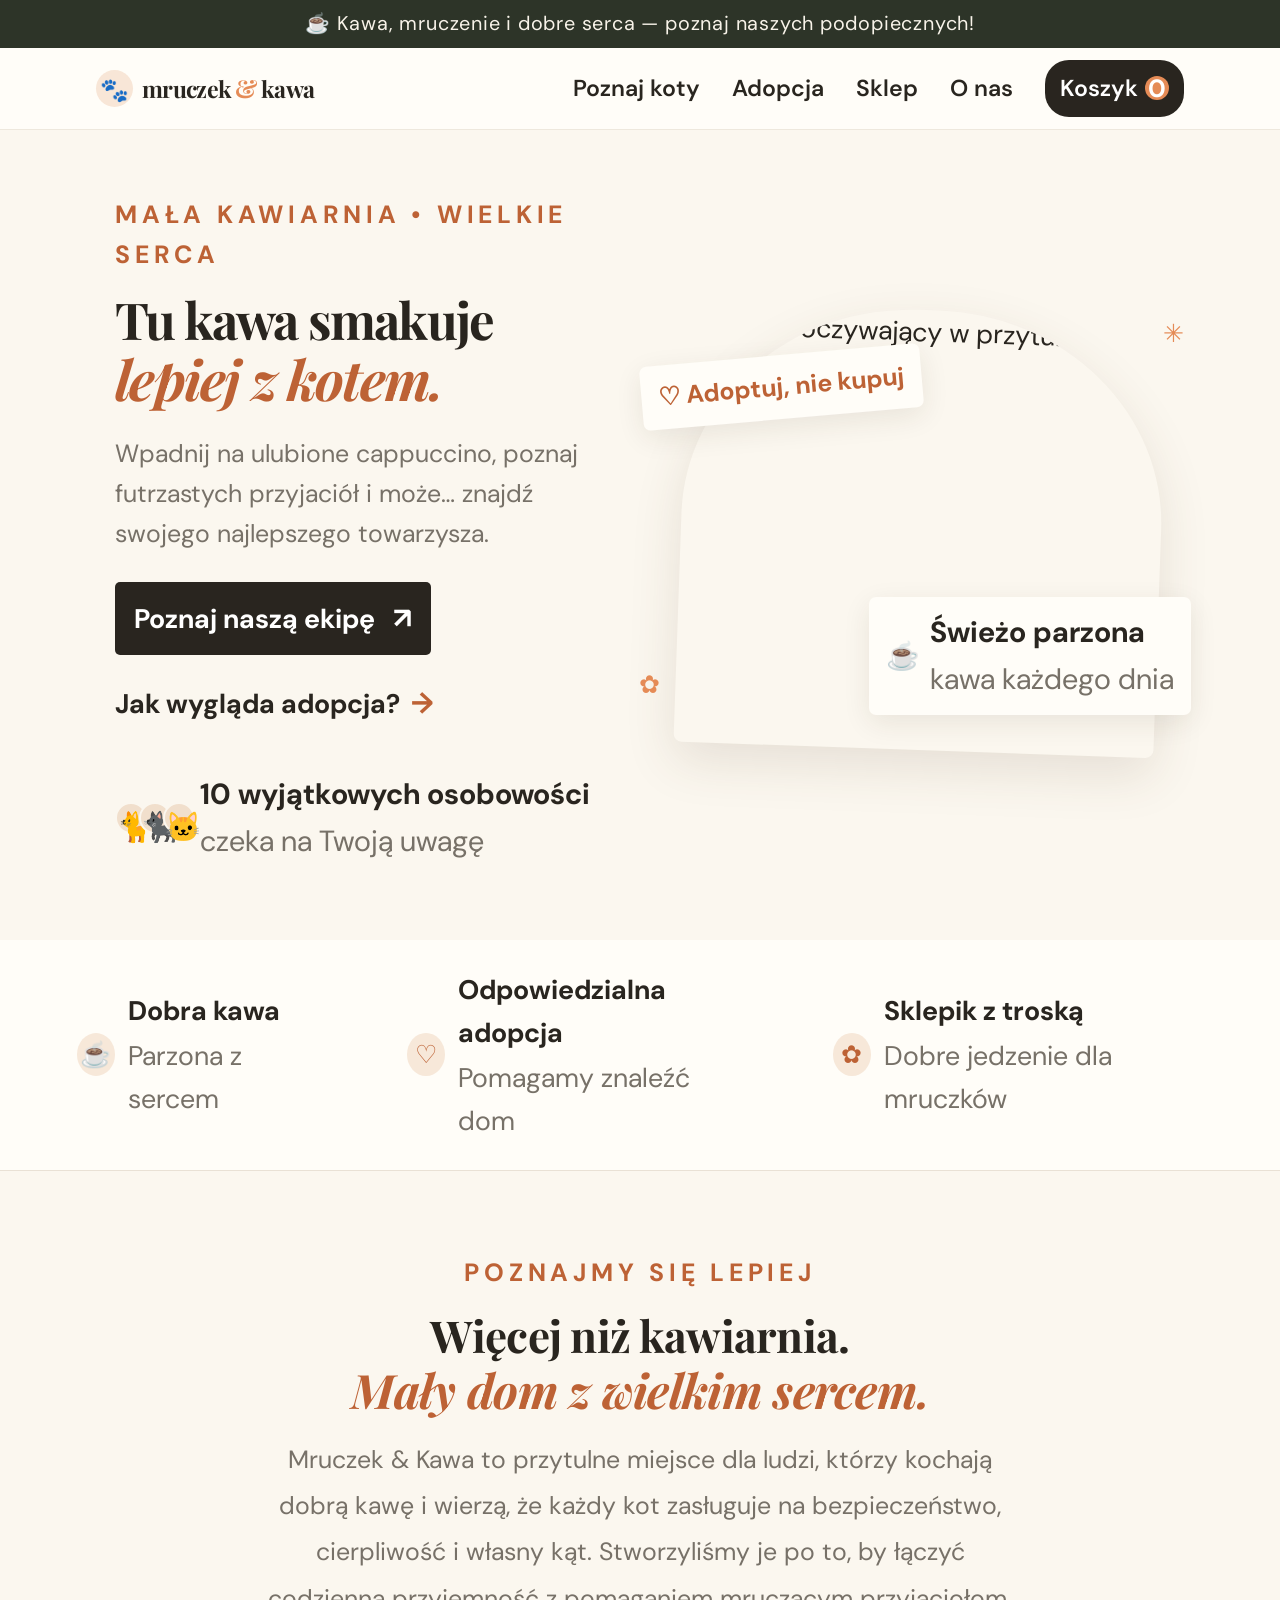
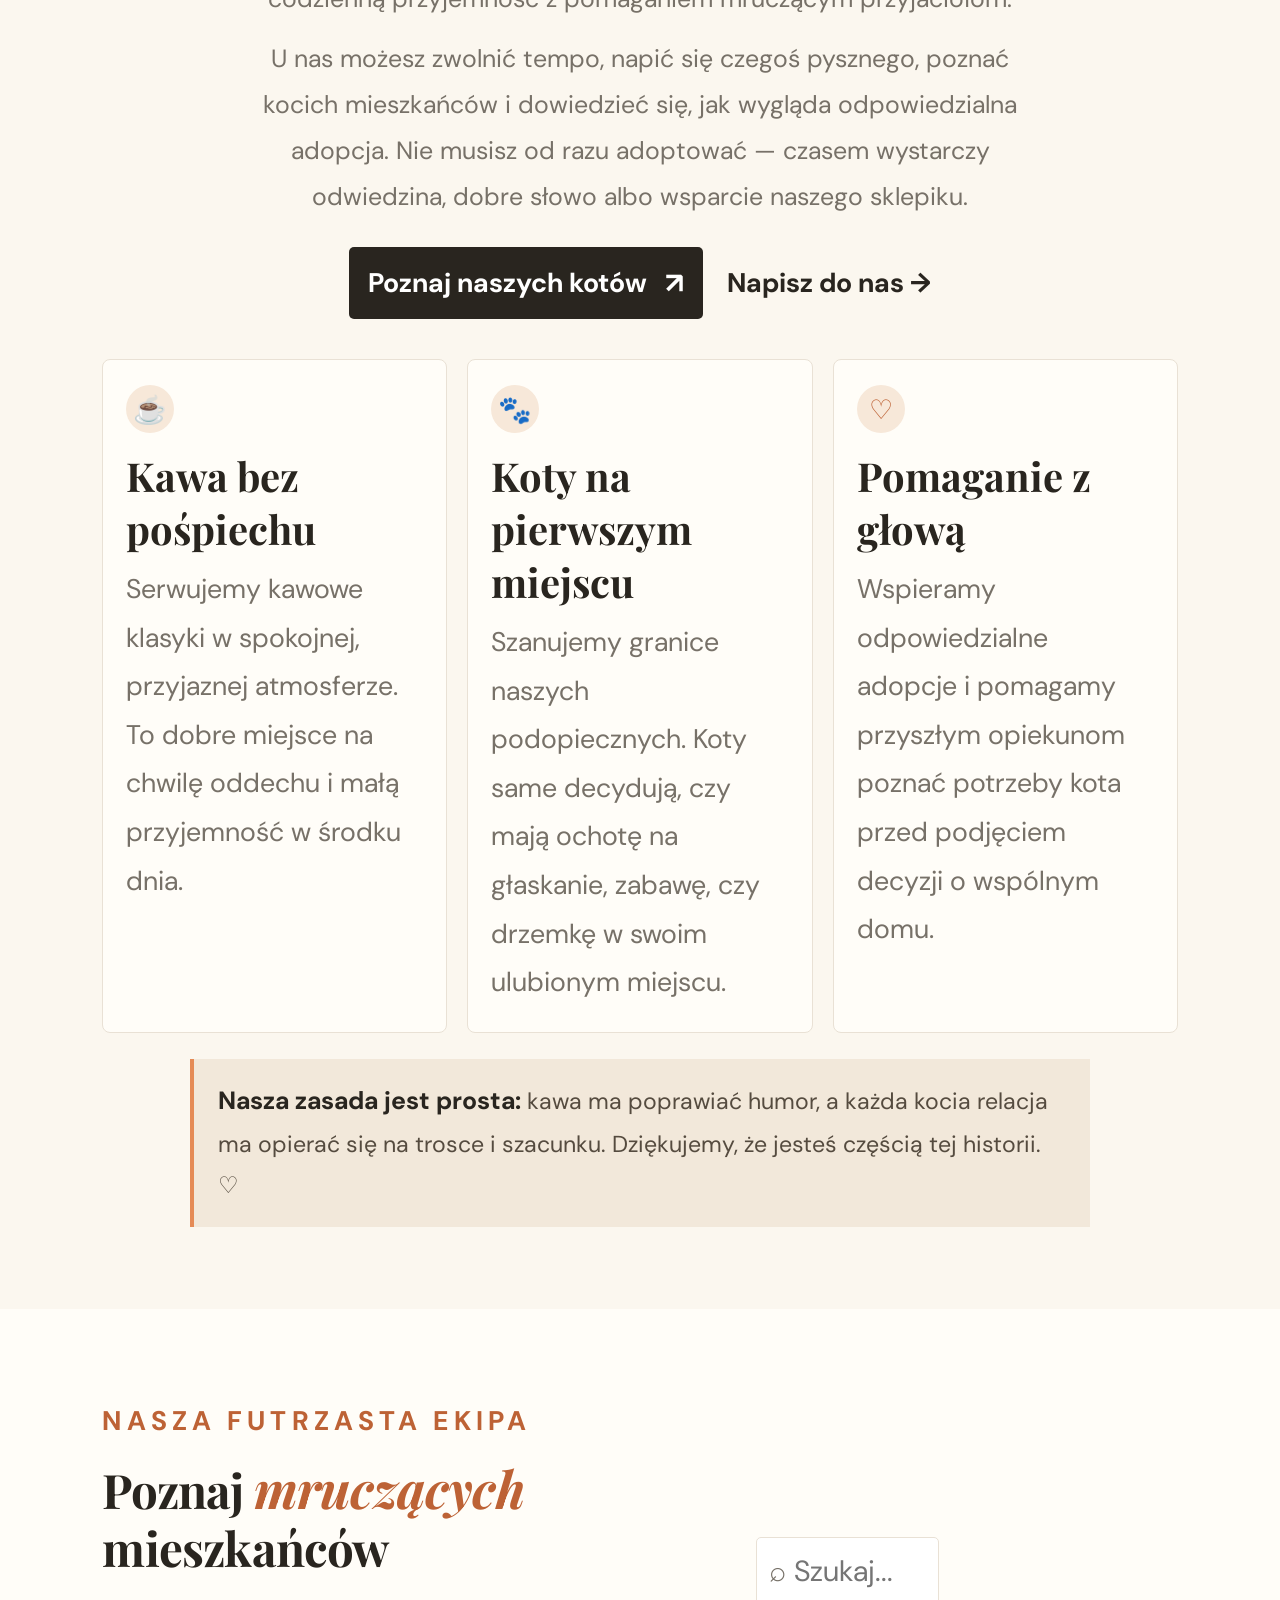
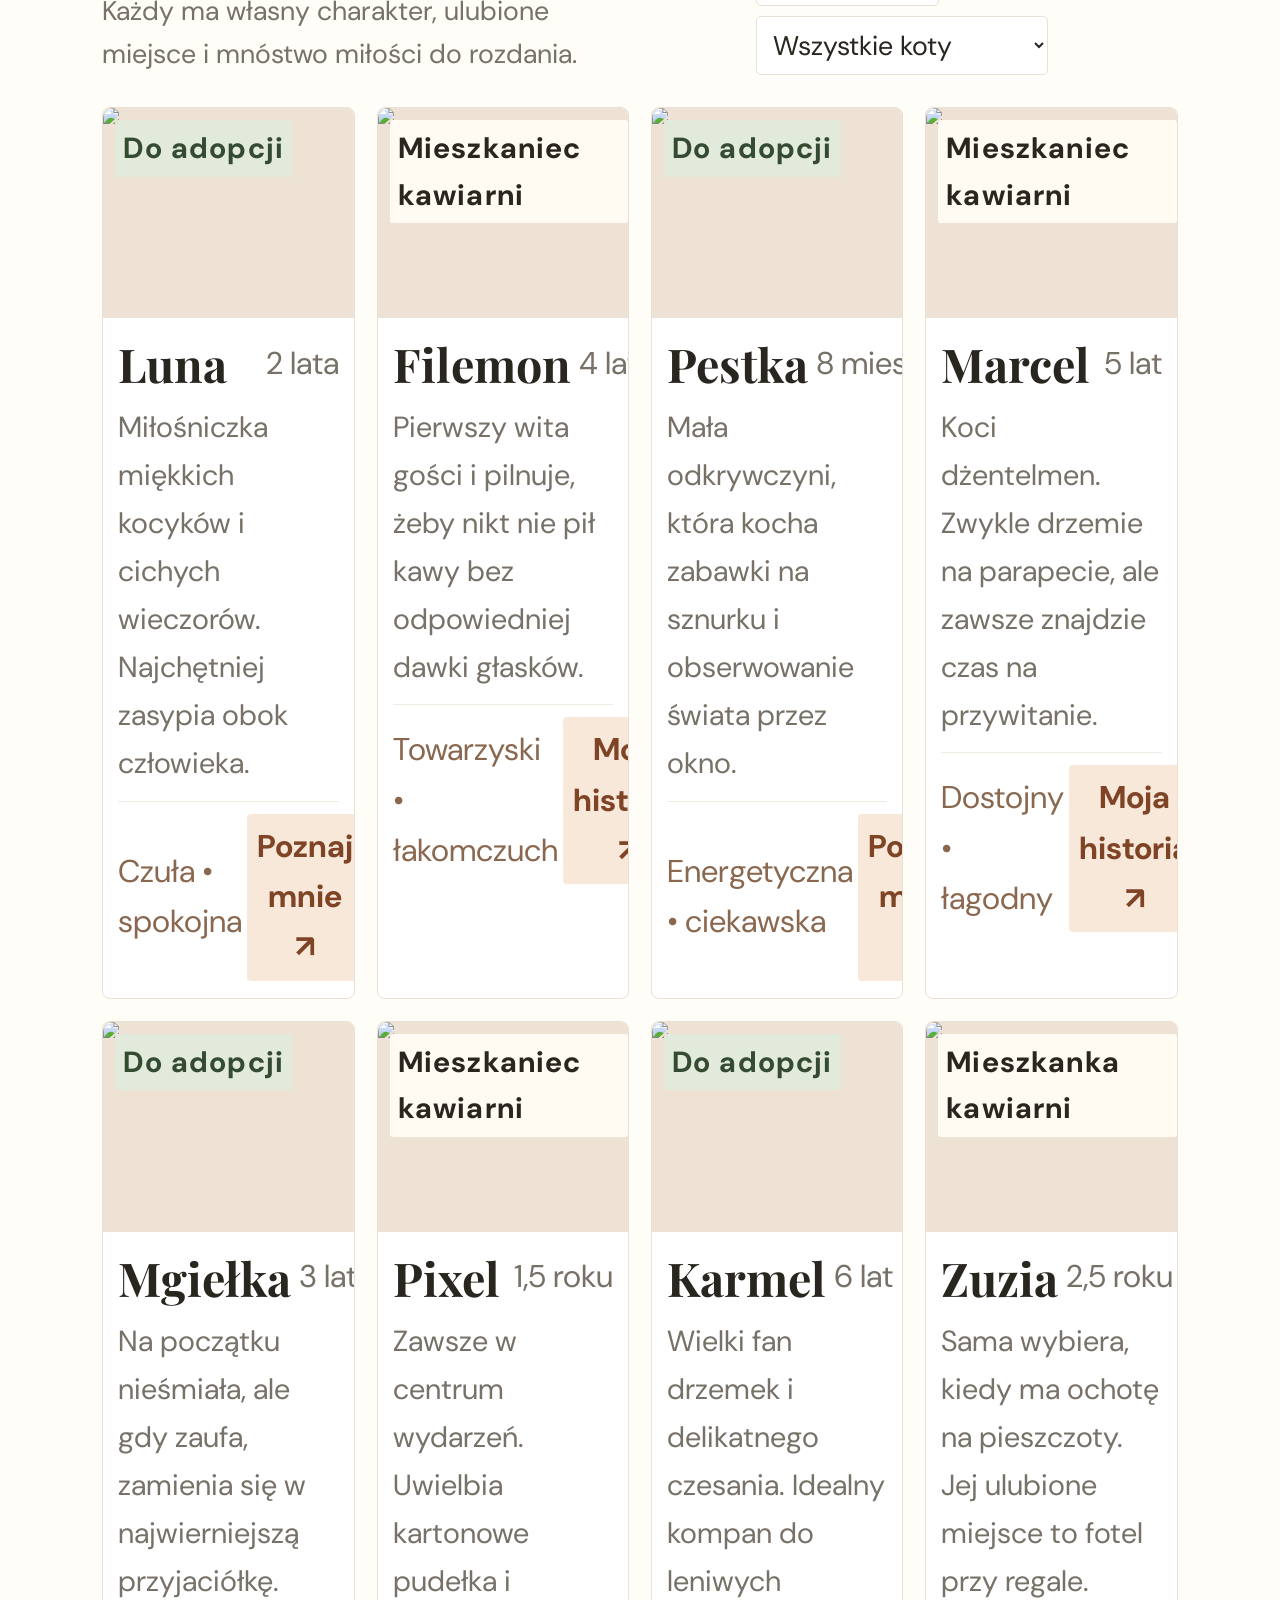
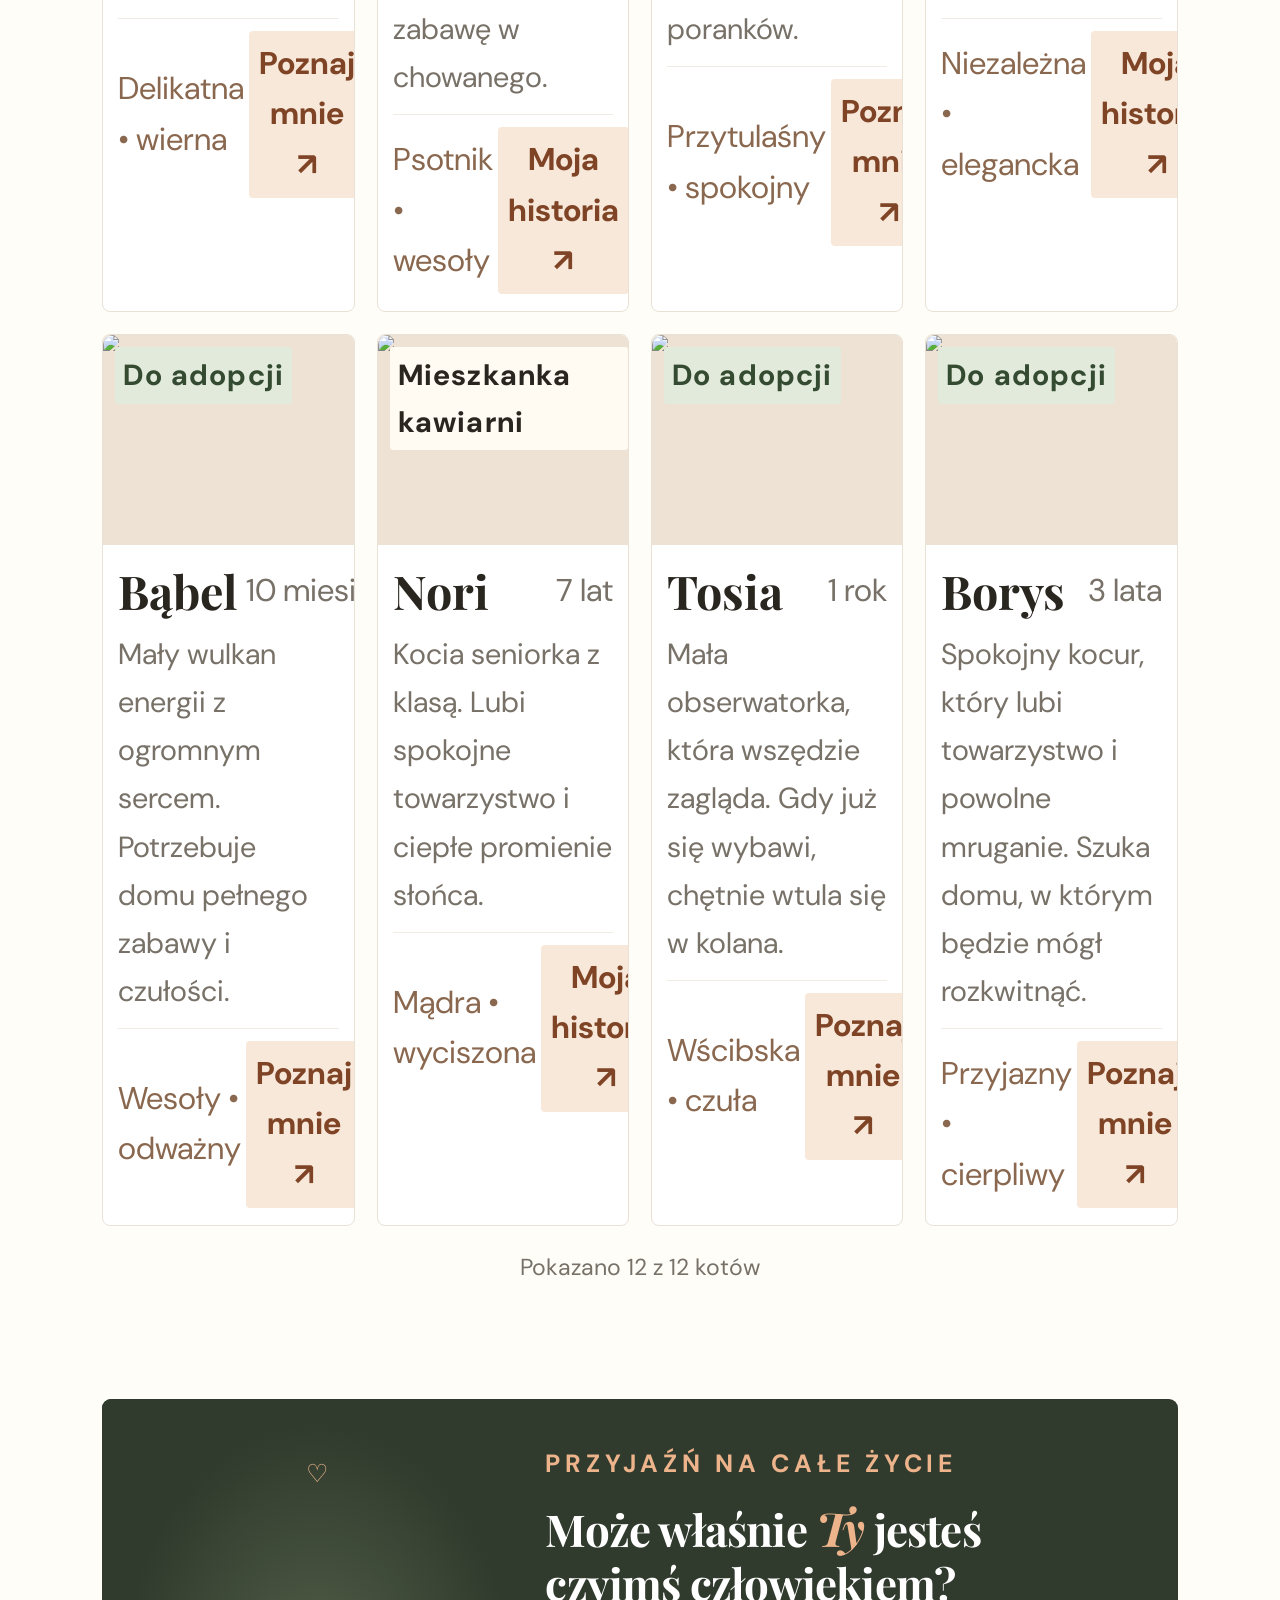
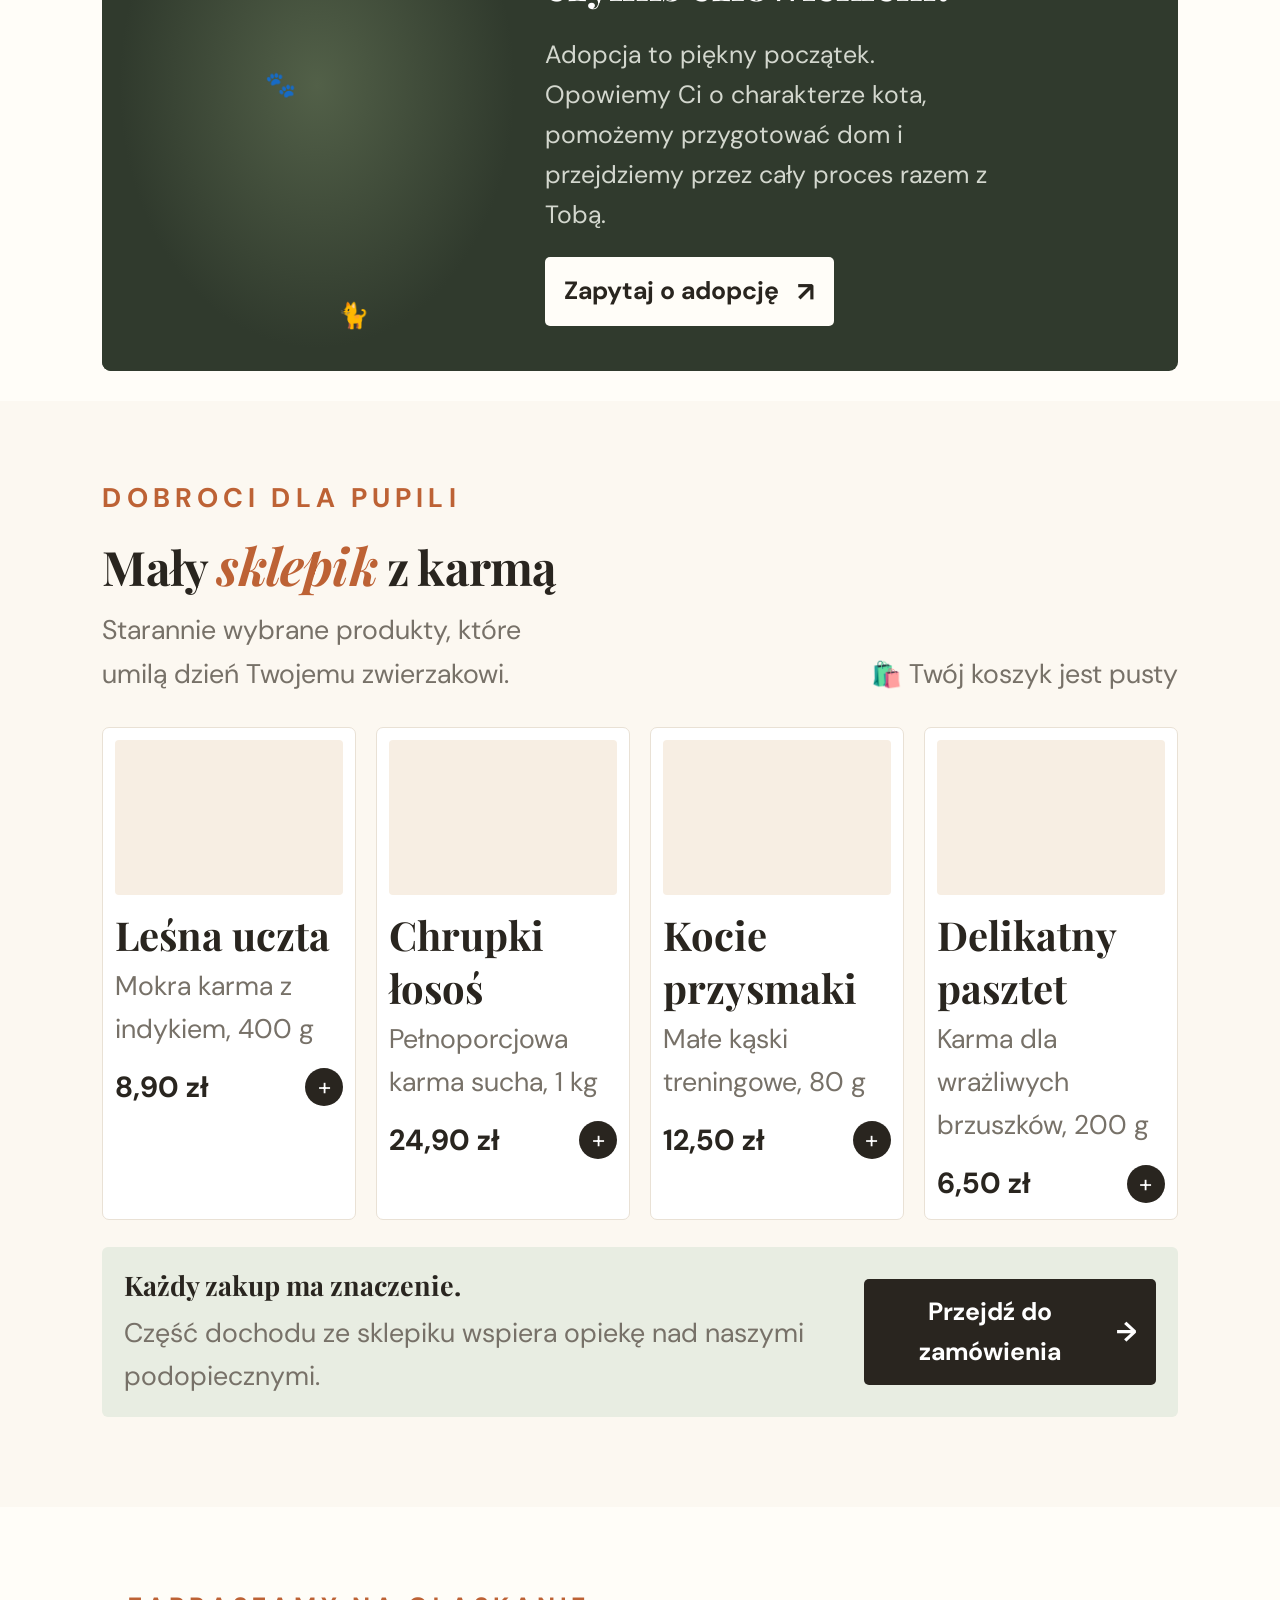
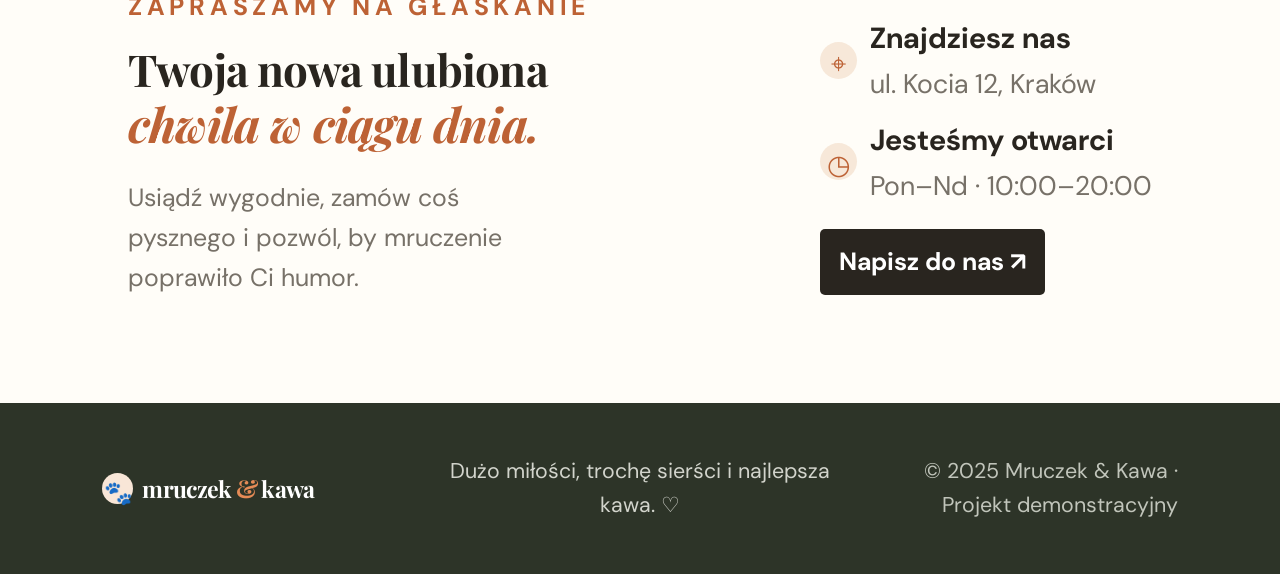
==== commit 02a9de58: "poprawa" ====
--- a/index.html
+++ b/index.html
@@ -3,7 +3,7 @@
 <head>
   <meta charset="UTF-8">
   <meta name="viewport" content="width=device-width, initial-scale=1.0">
-  <meta name="description" content="Mruczek & Kawa — przytulna kocia kawiarnia, adopcje kotów i sklep z karmą.">
+  <meta name="description" content="Mruczek & Kawa - przytulna kocia kawiarnia, adopcje kotów i sklep z karmą.">
   <title>Mruczek & Kawa — kocia kawiarnia</title>
   <link rel="preconnect" href="https://fonts.googleapis.com">
   <link rel="preconnect" href="https://fonts.gstatic.com" crossorigin>
@@ -12,7 +12,7 @@
   <script src="js/script.js" defer></script>
 </head>
 <body>
-  <div class="announcement">☕ Kawa, mruczenie i dobre serca - Poznaj naszych podopiecznych!</div>
+  <div class="announcement">☕ Kawa, mruczenie i dobre serca — poznaj naszych podopiecznych!</div>
   <header class="site-header">
     <a class="logo" href="#home" aria-label="Mruczek i Kawa — strona główna"><span class="logo-mark">🐾</span><span>mruczek <em>&</em> kawa</span></a>
     <button class="menu-toggle" aria-label="Otwórz menu" aria-expanded="false">☰</button>
@@ -38,16 +38,32 @@
       </div>
     </section>
 
-    <section class="values" id="o-nas">
+    <section class="values" id="wartosci">
       <div><span class="value-icon">☕</span><span><strong>Dobra kawa</strong><small>Parzona z sercem</small></span></div>
       <div><span class="value-icon">♡</span><span><strong>Odpowiedzialna adopcja</strong><small>Pomagamy znaleźć dom</small></span></div>
       <div><span class="value-icon">✿</span><span><strong>Sklepik z troską</strong><small>Dobre jedzenie dla mruczków</small></span></div>
     </section>
 
+    <section class="section about-section" id="o-nas">
+      <div class="about-intro">
+        <span class="eyebrow">POZNAJMY SIĘ LEPIEJ</span>
+        <h2>Więcej niż kawiarnia.<br><span>Mały dom z wielkim sercem.</span></h2>
+        <p>Mruczek & Kawa to przytulne miejsce dla ludzi, którzy kochają dobrą kawę i wierzą, że każdy kot zasługuje na bezpieczeństwo, cierpliwość i własny kąt. Stworzyliśmy je po to, by łączyć codzienną przyjemność z pomaganiem mruczącym przyjaciołom.</p>
+        <p>U nas możesz zwolnić tempo, napić się czegoś pysznego, poznać kocich mieszkańców i dowiedzieć się, jak wygląda odpowiedzialna adopcja. Nie musisz od razu adoptować — czasem wystarczy odwiedzina, dobre słowo albo wsparcie naszego sklepiku.</p>
+        <div class="about-actions"><a class="btn btn-dark" href="#koty">Poznaj naszych kotów <span>↗</span></a><a class="text-link" href="mailto:hej@mruczekikawa.pl">Napisz do nas →</a></div>
+      </div>
+      <div class="about-cards">
+        <article class="about-card"><span>☕</span><h3>Kawa bez pośpiechu</h3><p>Serwujemy kawowe klasyki w spokojnej, przyjaznej atmosferze. To dobre miejsce na chwilę oddechu i małą przyjemność w środku dnia.</p></article>
+        <article class="about-card"><span>🐾</span><h3>Koty na pierwszym miejscu</h3><p>Szanujemy granice naszych podopiecznych. Koty same decydują, czy mają ochotę na głaskanie, zabawę, czy drzemkę w swoim ulubionym miejscu.</p></article>
+        <article class="about-card"><span>♡</span><h3>Pomaganie z głową</h3><p>Wspieramy odpowiedzialne adopcje i pomagamy przyszłym opiekunom poznać potrzeby kota przed podjęciem decyzji o wspólnym domu.</p></article>
+      </div>
+      <div class="about-note"><strong>Nasza zasada jest prosta:</strong> kawa ma poprawiać humor, a każda kocia relacja ma opierać się na trosce i szacunku. Dziękujemy, że jesteś częścią tej historii. ♡</div>
+    </section>
+
     <section class="section cats-section" id="koty">
       <div class="section-heading">
         <div><span class="eyebrow">NASZA FUTRZASTA EKIPA</span><h2>Poznaj <span>mruczących</span> mieszkańców</h2><p>Każdy ma własny charakter, ulubione miejsce i mnóstwo miłości do rozdania.</p></div>
-        <div class="cat-controls"><label class="search-box"><span>⌕</span><input id="cat-search" type="search" placeholder="Szukaj kota..." aria-label="Szukaj kota"></label>
+        <div class="cat-controls"><label class="search-box"><span>⌕</span><input id="cat-search" type="search" placeholder="Szukaj..." aria-label="Szukaj kota"></label>
           <select id="cat-filter" aria-label="Filtruj koty"><option value="all">Wszystkie koty</option><option value="adoption">Do adopcji</option><option value="cafe">Mieszkańcy kawiarni</option></select>
         </div>
       </div>
@@ -75,7 +91,7 @@
     </section>
   </main>
 
-  <footer><a class="logo footer-logo" href="#home"><span class="logo-mark">🐾</span><span>mruczek <em>&</em> kawa</span></a><p>Dużo miłości, trochę sierści i najlepsza kawa. ♡</p><small>© 2025 Mruczek & Kawa · Projekt</small></footer>
+  <footer><a class="logo footer-logo" href="#home"><span class="logo-mark">🐾</span><span>mruczek <em>&</em> kawa</span></a><p>Dużo miłości, trochę sierści i najlepsza kawa. ♡</p><small>© 2025 Mruczek & Kawa · Projekt demonstracyjny</small></footer>
 
   <dialog id="adoption-dialog" class="modal">
     <button class="modal-close" aria-label="Zamknij">×</button>
--- a/css/style.css
+++ b/css/style.css
@@ -25,6 +25,199 @@
 @media(max-width:520px){.checkout-line{flex-wrap:wrap}.checkout-product{min-width:40%}.quantity-control{order:3}.checkout-line>strong:last-child{margin-left:auto}}
 
 
-* span , a , div , p {
-    font-size: 0.9rem ! important;
+/* Sekcja O nas */
+.about-section{background:#fbf7ef;padding-top:82px;padding-bottom:82px;scroll-margin-top:90px}
+.about-intro{max-width:800px;margin:0 auto 38px;text-align:center}
+.about-intro h2{font:700 clamp(30px,3.6vw,45px)/1.2 var(--serif);letter-spacing:-.7px;margin:0 0 18px}
+.about-intro h2 span{color:var(--orange-dark);font-style:italic}
+.about-intro>p{max-width:760px;margin:0 auto 14px;color:var(--muted);font-size:17px;line-height:1.85}
+.about-actions{display:flex;justify-content:center;align-items:center;gap:24px;flex-wrap:wrap;margin-top:26px}
+.about-cards{display:grid;grid-template-columns:repeat(3,minmax(0,1fr));gap:20px;margin-top:40px}
+.about-card{background:var(--paper);border:1px solid var(--line);border-radius:8px;padding:25px 23px}
+.about-card>span{display:grid;place-items:center;width:48px;height:48px;background:#f7e8d9;color:var(--orange-dark);border-radius:50%;font-size:24px;margin-bottom:16px}
+.about-card h3{font:700 21px var(--serif);margin:0 0 10px}
+.about-card p{color:var(--muted);font-size:16px;line-height:1.8;margin:0}
+.about-note{max-width:900px;margin:26px auto 0;padding:20px 24px;border-left:4px solid var(--orange);background:#f2e8da;color:#554b3f;font-size:16px;line-height:1.8}
+.about-note strong{color:var(--ink)}
+@media(max-width:720px){.about-section{padding-top:58px;padding-bottom:58px}.about-intro>p{font-size:16px}.about-cards{grid-template-columns:1fr;gap:13px;margin-top:28px}.about-card{padding:21px}.about-card p{font-size:15px}.about-note{padding:16px;font-size:15px}.about-actions{gap:16px}}
+
+
+/* Licznik produktów w koszyku w menu — trochę większe pomarańczowe kółko */
+.nav-cart { display: inline-flex; align-items: center; gap: 7px; }
+.nav-cart #cart-count {
+  display: inline-flex;
+  align-items: center;
+  justify-content: center;
+  flex: 0 0 24px;
+  width: 24px;
+  min-width: 24px;
+  height: 24px;
+  padding: 0;
+  margin: 0;
+  border-radius: 50%;
+  background: var(--orange);
+  color: #fff;
+  font-size: 12px;
+  font-weight: 700;
+  line-height: 1;
+  text-align: center;
+}
+
+/* WIĘKSZA CZCIONKA NA CAŁEJ STRONIE */
+html {
+    font-size: 18px !important;
+}
+
+body,
+body * {
+    font-size: 1.08em !important;
+}
+
+/* Nagłówki */
+h1 {
+    font-size: 2.2em !important;
+}
+
+h2 {
+    font-size: 1.9em !important;
+}
+
+h3 {
+    font-size: 1.6em !important;
+}
+
+h4 {
+    font-size: 1.35em !important;
+}
+
+h5 {
+    font-size: 1.2em !important;
+}
+
+h6 {
+    font-size: 1.1em !important;
+}
+
+/* WIĘKSZA CZCIONKA NA CAŁEJ STRONIE */
+html {
+    font-size: 18px !important;
+}
+
+body,
+body * {
+    font-size: 1.08em !important;
+}
+
+/* Nagłówki */
+h1 {
+    font-size: 2.2em !important;
+}
+
+h2 {
+    font-size: 1.9em !important;
+}
+
+h3 {
+    font-size: 1.6em !important;
+}
+
+h4 {
+    font-size: 1.35em !important;
+}
+
+h5 {
+    font-size: 1.2em !important;
+}
+
+h6 {
+    font-size: 1.1em !important;
+}
+
+/* RÓWNE PLUSIKI W KARTACH PRODUKTÓW */
+.product-card .add-btn,
+.product-card button {
+    display: inline-flex;
+    align-items: center;
+    justify-content: center;
+    vertical-align: middle;
+    line-height: 1 !important;
+    box-sizing: border-box;
+}
+
+/* Sam znak plusa */
+.product-card .add-btn {
+    width: 38px;
+    height: 38px;
+    min-width: 38px;
+    padding: 0 !important;
+    border-radius: 50%;
+    font-size: 24px !important;
+    flex-shrink: 0;
+}
+
+/* Wyrównanie ceny i plusika */
+.product-card .product-bottom {
+    display: flex;
+    align-items: center;
+    justify-content: space-between;
+    gap: 12px;
+}
+
+/* Nie powiększaj samego plusa przez ogólne reguły czcionek */
+.product-card .add-btn span {
+    font-size: inherit !important;
+    line-height: 1 !important;
+}
+html {
+    font-size: 17px !important;
+}/* Sekcja O nas na dole strony */
+.about-section {
+    margin-top: auto;
+}/* Równe zdjęcia kotów i produktów */
+.cat-card img,
+.product-card img {
+    width: 100%;
+    height: 220px;
+    object-fit: cover;
+    display: block;
+    border-radius: 10px;
+}
+
+/* Karty ze zdjęciami nie rozjeżdżają się */
+.cat-card,
+.product-card {
+    height: 100%;
+    min-width: 0;
+    overflow: hidden;
+}
+
+/* Zdjęcia dopasowane do telefonów */
+@media (max-width: 576px) {
+    .cat-card img,
+    .product-card img {
+        height: 180px;
+    }
+}
+/* Usuń emotki z przycisku adopcji */
+.adoption-btn::before,
+.adoption-btn::after {
+    content: none !important;
+}
+
+/* Zachowaj zielone tło i wygląd przycisku */
+.adoption-btn {
+    background-image: none !important;
+}/* Usuń dekoracyjne ikonki przy przyciskach adopcji */
+.adoption-btn::before,
+.adoption-btn::after,
+.adoption-btn i,
+.adoption-btn .icon,
+.adoption-btn .emoji {
+    display: none !important;
+}.cat-card img {
+    width: 100%;
+    height: 240px;
+    object-fit: cover;
+    object-position: center 35%;
+    display: block;
 }
